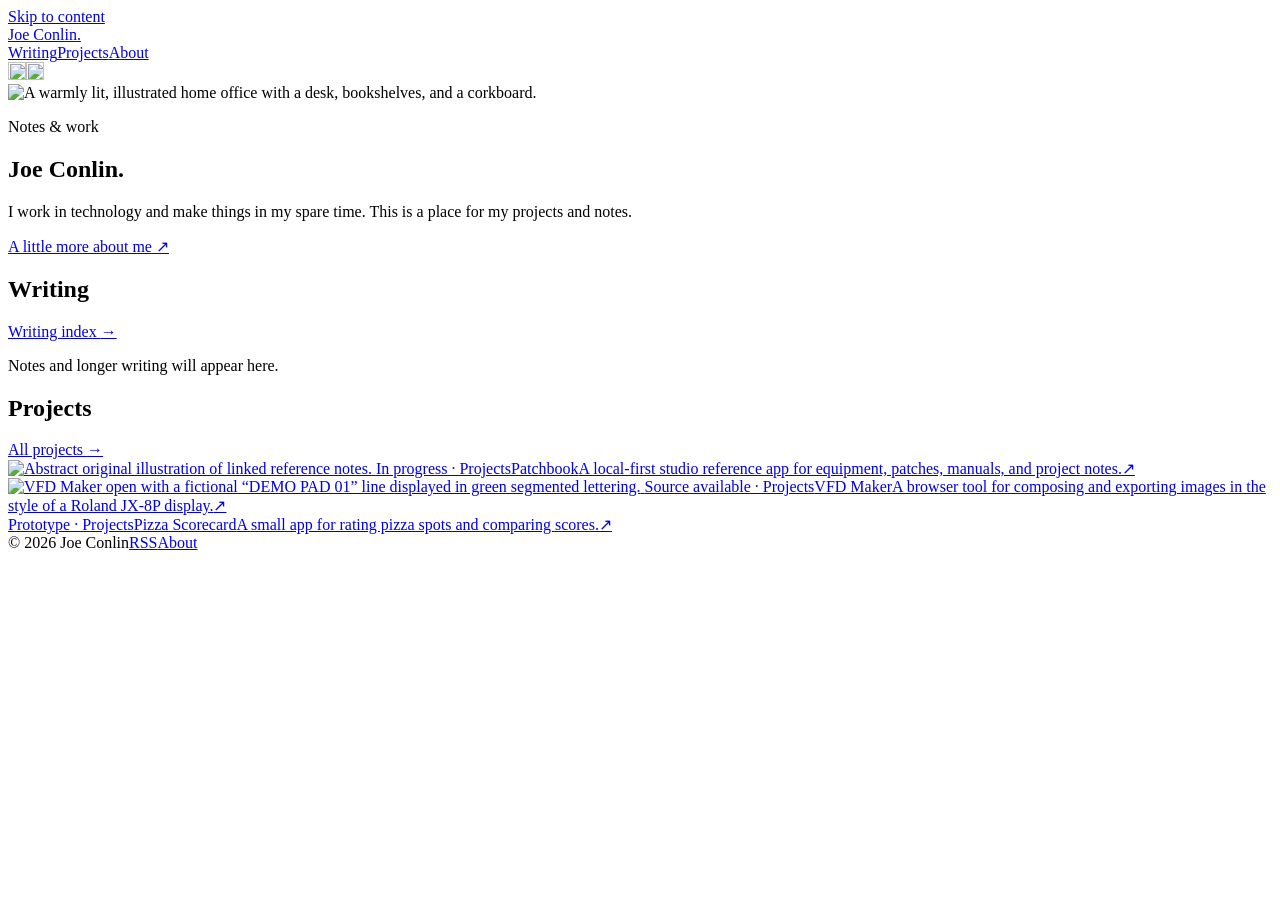
==== index.html @ 01e644db "Publish staging build from 1936a33" ====
<!doctype html><html lang=en><head><meta charset=utf-8><meta name=viewport content="width=device-width,initial-scale=1"><meta name=description content="Writing, projects, and notes by Joe Conlin."><meta name=robots content="noindex, nofollow"><link rel=icon href=/joeconlin-site/favicon.svg type=image/svg+xml><link rel=alternate type=application/rss+xml title="Joe Conlin — notes & work" href=/joeconlin-site/index.xml><link rel=stylesheet href="/joeconlin-site/css/site.css?v=profile-projects"><title>Joe Conlin — notes & work</title><script async src="https://www.googletagmanager.com/gtag/js?id=G-WJGXQ3BWRX"></script><script>window.dataLayer=window.dataLayer||[];function gtag(){dataLayer.push(arguments)}gtag("js",new Date),gtag("config","G-WJGXQ3BWRX")</script><meta name=theme-color content="#181a18"><link rel=stylesheet href="/joeconlin-site/office-preview/css/office-preview.css?v=profile-projects"><meta name=generator content="Hugo 0.168.0"></head><body class=office-page><a class=skip-link href=#office-content>Skip to content</a><header class=office-header><a class=office-mark href=/joeconlin-site/ aria-label="Joe Conlin home">Joe Conlin<span>.</span></a><div class=office-header-actions><nav aria-label="Main navigation"><a href=/joeconlin-site/writing/>Writing</a><a href=/joeconlin-site/projects/>Projects</a><a href=/joeconlin-site/about/>About</a></nav><div class=office-social-links role=group aria-label="Social profiles"><a class=office-social-link href=https://github.com/joeconlin aria-label=GitHub><img src=/joeconlin-site/images/github.svg width=18 height=18 alt></a><a class=office-social-link href=https://www.linkedin.com/in/jtconlin/ aria-label=LinkedIn><img src=/joeconlin-site/images/linkedin-in-bug-black.png width=18 height=18 alt></a></div></div></header><main id=office-content><section class=office-hero aria-labelledby=office-title><img class=office-image src=/joeconlin-site/office-preview/images/office-preview.webp width=1672 height=941 alt="A warmly lit, illustrated home office with a desk, bookshelves, and a corkboard." fetchpriority=high decoding=async><div class=office-shade aria-hidden=true></div><div class="office-light office-light--daylight" aria-hidden=true></div><div class="office-light office-light--lamp" aria-hidden=true></div><div class=office-dust aria-hidden=true><span class=dust-cool></span><span class=dust-cool></span><span class=dust-cool></span><span class=dust-cool></span><span class=dust-warm></span><span class=dust-warm></span><span class=dust-warm></span><span class=dust-warm></span><span class=dust-warm></span><span class=dust-cool></span><span class=dust-warm></span><span class=dust-warm></span></div><div class=office-copy><p class=office-eyebrow>Notes & work</p><h1 id=office-title>Joe Conlin.</h1><p class=office-deck>I work in technology and make things in my spare time. This is a place for my projects and notes.</p><a class=office-about href=/joeconlin-site/about/>A little more about me <span aria-hidden=true>↗</span></a></div></section><section class=office-reading aria-label="Selected writing and projects"><div class=office-column><div class=office-section-heading><h2>Writing</h2><a href=/joeconlin-site/writing/>Writing index <span aria-hidden=true>→</span></a></div><p class=office-empty>Notes and longer writing will appear here.</p></div><div class=office-column><div class=office-section-heading><h2>Projects</h2><a href=/joeconlin-site/projects/>All projects <span aria-hidden=true>→</span></a></div><article class=list-row><a href=/joeconlin-site/projects/patchbook/ class=row-link><img class=row-image src=/joeconlin-site/images/patchbook-study.svg alt="Abstract original illustration of linked reference notes." loading=lazy width=176 height=124>
<span class=row-content><span class=row-date>In progress · Projects</span><span class=row-title>Patchbook</span><span class=row-summary>A local-first studio reference app for equipment, patches, manuals, and project notes.</span></span><span class=row-arrow aria-hidden=true>↗</span></a></article><article class=list-row><a href=/joeconlin-site/projects/vfd-maker/ class=row-link><img class=row-image src=/joeconlin-site/images/vfd-maker-demo.jpg alt="VFD Maker open with a fictional “DEMO PAD 01” line displayed in green segmented lettering." loading=lazy width=176 height=124>
<span class=row-content><span class=row-date>Source available · Projects</span><span class=row-title>VFD Maker</span><span class=row-summary>A browser tool for composing and exporting images in the style of a Roland JX-8P display.</span></span><span class=row-arrow aria-hidden=true>↗</span></a></article><article class=list-row><a href=/joeconlin-site/projects/pizza-scorecard/ class=row-link><span class=row-content><span class=row-date>Prototype · Projects</span><span class=row-title>Pizza Scorecard</span><span class=row-summary>A small app for rating pizza spots and comparing scores.</span></span><span class=row-arrow aria-hidden=true>↗</span></a></article></div></section></main><footer class=office-footer><span>© 2026 Joe Conlin</span><a href=/joeconlin-site/index.xml>RSS</a><a href=/joeconlin-site/about/>About</a></footer><script src="/joeconlin-site/office-preview/js/office-preview.js?v=motion-1024" defer></script></body></html>
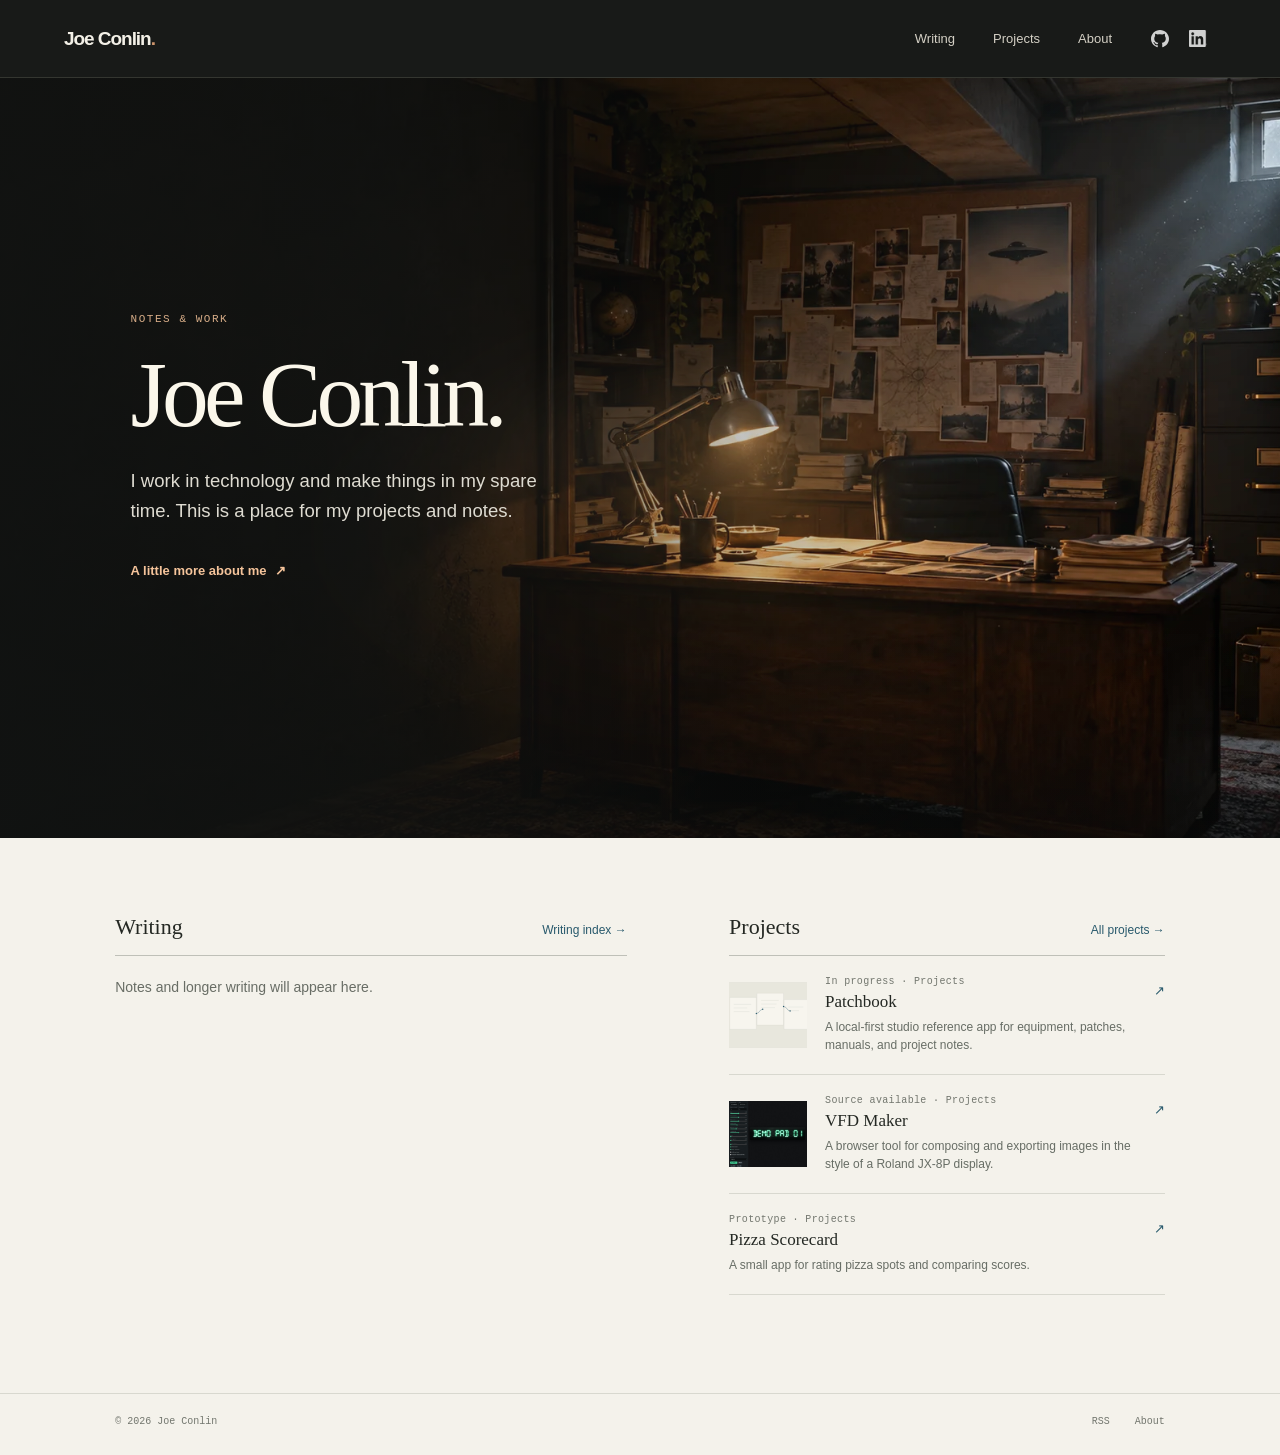
==== commit e1316318: "Publish production build from 40bb13d" ====
--- a/index.html
+++ b/index.html
@@ -1,3 +1,3 @@
-<!doctype html><html lang=en><head><meta charset=utf-8><meta name=viewport content="width=device-width,initial-scale=1"><meta name=description content="Writing, projects, and notes by Joe Conlin."><meta name=robots content="noindex, nofollow"><link rel=icon href=/joeconlin-site/favicon.svg type=image/svg+xml><link rel=alternate type=application/rss+xml title="Joe Conlin — notes & work" href=/joeconlin-site/index.xml><link rel=stylesheet href="/joeconlin-site/css/site.css?v=profile-projects"><title>Joe Conlin — notes & work</title><script async src="https://www.googletagmanager.com/gtag/js?id=G-WJGXQ3BWRX"></script><script>window.dataLayer=window.dataLayer||[];function gtag(){dataLayer.push(arguments)}gtag("js",new Date),gtag("config","G-WJGXQ3BWRX")</script><meta name=theme-color content="#181a18"><link rel=stylesheet href="/joeconlin-site/office-preview/css/office-preview.css?v=profile-projects"><meta name=generator content="Hugo 0.168.0"></head><body class=office-page><a class=skip-link href=#office-content>Skip to content</a><header class=office-header><a class=office-mark href=/joeconlin-site/ aria-label="Joe Conlin home">Joe Conlin<span>.</span></a><div class=office-header-actions><nav aria-label="Main navigation"><a href=/joeconlin-site/writing/>Writing</a><a href=/joeconlin-site/projects/>Projects</a><a href=/joeconlin-site/about/>About</a></nav><div class=office-social-links role=group aria-label="Social profiles"><a class=office-social-link href=https://github.com/joeconlin aria-label=GitHub><img src=/joeconlin-site/images/github.svg width=18 height=18 alt></a><a class=office-social-link href=https://www.linkedin.com/in/jtconlin/ aria-label=LinkedIn><img src=/joeconlin-site/images/linkedin-in-bug-black.png width=18 height=18 alt></a></div></div></header><main id=office-content><section class=office-hero aria-labelledby=office-title><img class=office-image src=/joeconlin-site/office-preview/images/office-preview.webp width=1672 height=941 alt="A warmly lit, illustrated home office with a desk, bookshelves, and a corkboard." fetchpriority=high decoding=async><div class=office-shade aria-hidden=true></div><div class="office-light office-light--daylight" aria-hidden=true></div><div class="office-light office-light--lamp" aria-hidden=true></div><div class=office-dust aria-hidden=true><span class=dust-cool></span><span class=dust-cool></span><span class=dust-cool></span><span class=dust-cool></span><span class=dust-warm></span><span class=dust-warm></span><span class=dust-warm></span><span class=dust-warm></span><span class=dust-warm></span><span class=dust-cool></span><span class=dust-warm></span><span class=dust-warm></span></div><div class=office-copy><p class=office-eyebrow>Notes & work</p><h1 id=office-title>Joe Conlin.</h1><p class=office-deck>I work in technology and make things in my spare time. This is a place for my projects and notes.</p><a class=office-about href=/joeconlin-site/about/>A little more about me <span aria-hidden=true>↗</span></a></div></section><section class=office-reading aria-label="Selected writing and projects"><div class=office-column><div class=office-section-heading><h2>Writing</h2><a href=/joeconlin-site/writing/>Writing index <span aria-hidden=true>→</span></a></div><p class=office-empty>Notes and longer writing will appear here.</p></div><div class=office-column><div class=office-section-heading><h2>Projects</h2><a href=/joeconlin-site/projects/>All projects <span aria-hidden=true>→</span></a></div><article class=list-row><a href=/joeconlin-site/projects/patchbook/ class=row-link><img class=row-image src=/joeconlin-site/images/patchbook-study.svg alt="Abstract original illustration of linked reference notes." loading=lazy width=176 height=124>
-<span class=row-content><span class=row-date>In progress · Projects</span><span class=row-title>Patchbook</span><span class=row-summary>A local-first studio reference app for equipment, patches, manuals, and project notes.</span></span><span class=row-arrow aria-hidden=true>↗</span></a></article><article class=list-row><a href=/joeconlin-site/projects/vfd-maker/ class=row-link><img class=row-image src=/joeconlin-site/images/vfd-maker-demo.jpg alt="VFD Maker open with a fictional “DEMO PAD 01” line displayed in green segmented lettering." loading=lazy width=176 height=124>
-<span class=row-content><span class=row-date>Source available · Projects</span><span class=row-title>VFD Maker</span><span class=row-summary>A browser tool for composing and exporting images in the style of a Roland JX-8P display.</span></span><span class=row-arrow aria-hidden=true>↗</span></a></article><article class=list-row><a href=/joeconlin-site/projects/pizza-scorecard/ class=row-link><span class=row-content><span class=row-date>Prototype · Projects</span><span class=row-title>Pizza Scorecard</span><span class=row-summary>A small app for rating pizza spots and comparing scores.</span></span><span class=row-arrow aria-hidden=true>↗</span></a></article></div></section></main><footer class=office-footer><span>© 2026 Joe Conlin</span><a href=/joeconlin-site/index.xml>RSS</a><a href=/joeconlin-site/about/>About</a></footer><script src="/joeconlin-site/office-preview/js/office-preview.js?v=motion-1024" defer></script></body></html>+<!doctype html><html lang=en><head><meta charset=utf-8><meta name=viewport content="width=device-width,initial-scale=1"><meta name=description content="Writing, projects, and notes by Joe Conlin."><link rel=canonical href=https://joeconlin.org/><link rel=icon href=/favicon.svg type=image/svg+xml><link rel=alternate type=application/rss+xml title="Joe Conlin — notes & work" href=/index.xml><link rel=stylesheet href="/css/site.css?v=profile-projects"><title>Joe Conlin — notes & work</title><meta property="og:type" content="website"><meta property="og:site_name" content="Joe Conlin"><meta property="og:title" content="Joe Conlin"><meta property="og:description" content="Writing, projects, and notes by Joe Conlin."><meta property="og:url" content="https://joeconlin.org/"><meta property="og:image" content="https://joeconlin.org/office-preview-original_hu_b73acf3368f8c373.jpg"><meta property="og:image:width" content="1200"><meta property="og:image:height" content="630"><meta property="og:image:alt" content="A warmly lit, illustrated home office with a desk, bookshelves, and a corkboard."><meta name=twitter:card content="summary_large_image"><script async src="https://www.googletagmanager.com/gtag/js?id=G-WJGXQ3BWRX"></script><script>window.dataLayer=window.dataLayer||[];function gtag(){dataLayer.push(arguments)}gtag("js",new Date),gtag("config","G-WJGXQ3BWRX")</script><meta name=theme-color content="#181a18"><link rel=stylesheet href="/office-preview/css/office-preview.css?v=profile-projects"><meta name=generator content="Hugo 0.168.0"></head><body class=office-page><a class=skip-link href=#office-content>Skip to content</a><header class=office-header><a class=office-mark href=/ aria-label="Joe Conlin home">Joe Conlin<span>.</span></a><div class=office-header-actions><nav aria-label="Main navigation"><a href=/writing/>Writing</a><a href=/projects/>Projects</a><a href=/about/>About</a></nav><div class=office-social-links role=group aria-label="Social profiles"><a class=office-social-link href=https://github.com/joeconlin aria-label=GitHub><img src=/images/github.svg width=18 height=18 alt></a><a class=office-social-link href=https://www.linkedin.com/in/jtconlin/ aria-label=LinkedIn><img src=/images/linkedin-in-bug-black.png width=18 height=18 alt></a></div></div></header><main id=office-content><section class=office-hero aria-labelledby=office-title><img class=office-image src=/office-preview/images/office-preview.webp width=1672 height=941 alt="A warmly lit, illustrated home office with a desk, bookshelves, and a corkboard." fetchpriority=high decoding=async><div class=office-shade aria-hidden=true></div><div class="office-light office-light--daylight" aria-hidden=true></div><div class="office-light office-light--lamp" aria-hidden=true></div><div class=office-dust aria-hidden=true><span class=dust-cool></span><span class=dust-cool></span><span class=dust-cool></span><span class=dust-cool></span><span class=dust-warm></span><span class=dust-warm></span><span class=dust-warm></span><span class=dust-warm></span><span class=dust-warm></span><span class=dust-cool></span><span class=dust-warm></span><span class=dust-warm></span></div><div class=office-copy><p class=office-eyebrow>Notes & work</p><h1 id=office-title>Joe Conlin.</h1><p class=office-deck>I work in technology and make things in my spare time. This is a place for my projects and notes.</p><a class=office-about href=/about/>A little more about me <span aria-hidden=true>↗</span></a></div></section><section class=office-reading aria-label="Selected writing and projects"><div class=office-column><div class=office-section-heading><h2>Writing</h2><a href=/writing/>Writing index <span aria-hidden=true>→</span></a></div><p class=office-empty>Notes and longer writing will appear here.</p></div><div class=office-column><div class=office-section-heading><h2>Projects</h2><a href=/projects/>All projects <span aria-hidden=true>→</span></a></div><article class=list-row><a href=/projects/patchbook/ class=row-link><img class=row-image src=/images/patchbook-study.svg alt="Abstract original illustration of linked reference notes." loading=lazy width=176 height=124>
+<span class=row-content><span class=row-date>In progress · Projects</span><span class=row-title>Patchbook</span><span class=row-summary>A local-first studio reference app for equipment, patches, manuals, and project notes.</span></span><span class=row-arrow aria-hidden=true>↗</span></a></article><article class=list-row><a href=/projects/vfd-maker/ class=row-link><img class=row-image src=/images/vfd-maker-demo.jpg alt="VFD Maker open with a fictional “DEMO PAD 01” line displayed in green segmented lettering." loading=lazy width=176 height=124>
+<span class=row-content><span class=row-date>Source available · Projects</span><span class=row-title>VFD Maker</span><span class=row-summary>A browser tool for composing and exporting images in the style of a Roland JX-8P display.</span></span><span class=row-arrow aria-hidden=true>↗</span></a></article><article class=list-row><a href=/projects/pizza-scorecard/ class=row-link><span class=row-content><span class=row-date>Prototype · Projects</span><span class=row-title>Pizza Scorecard</span><span class=row-summary>A small app for rating pizza spots and comparing scores.</span></span><span class=row-arrow aria-hidden=true>↗</span></a></article></div></section></main><footer class=office-footer><span>© 2026 Joe Conlin</span><a href=/index.xml>RSS</a><a href=/about/>About</a></footer><script src="/office-preview/js/office-preview.js?v=motion-1024" defer></script></body></html>
--- a/css/site.css
+++ b/css/site.css
@@ -0,0 +1,10 @@
+:root{--paper:#f4f2eb;--ink:#242823;--muted:#72766e;--line:#d8d8cf;--accent:#28596c;--serif:'Iowan Old Style',Baskerville,Georgia,serif;--sans:-apple-system,BlinkMacSystemFont,'Segoe UI',sans-serif;--mono:ui-monospace,SFMono-Regular,Menlo,monospace}
+*{box-sizing:border-box}html{background:var(--paper);color:var(--ink);scroll-behavior:smooth}body{margin:0;font-family:var(--sans);font-size:16px;line-height:1.65;-webkit-font-smoothing:antialiased}a{color:inherit;text-decoration:none}a:hover{color:var(--accent)}a:focus-visible{outline:2px solid var(--accent);outline-offset:4px;border-radius:1px}.site-header{height:82px;max-width:1200px;margin:auto;padding:0 42px;display:flex;align-items:center;justify-content:space-between;border-bottom:1px solid var(--line)}.wordmark{font-weight:700;letter-spacing:-.055em;font-size:19px}.wordmark-dot{color:var(--accent)}nav{display:flex;gap:33px}nav a{display:inline-flex;align-items:center;min-height:44px;font-size:13px;color:#555b54}nav a[aria-current=page]{color:var(--ink)}.home-main,.page-main{max-width:1116px;margin:auto;padding:96px 42px 120px}.home-intro{padding:14px 0 90px;border-bottom:1px solid var(--line)}.eyebrow{font:11px/1.4 var(--mono);letter-spacing:.1em;text-transform:uppercase;color:var(--muted);margin:0 0 20px}.home-intro h1,.page-heading h1,.article-heading h1{font-family:var(--serif);font-weight:400;letter-spacing:-.045em;line-height:1.06}.home-intro h1{font-size:clamp(54px,7vw,88px);margin:0 0 25px}.intro-copy{font-size:18px;max-width:470px;color:#555b54;margin:0 0 22px}.text-link{font-size:13px;font-weight:600;color:var(--accent)}.text-link span{padding-left:7px}.home-columns{display:grid;grid-template-columns:1.15fr .85fr;gap:72px;padding-top:55px}.section-heading{display:flex;align-items:baseline;justify-content:space-between;border-bottom:1px solid var(--line);padding-bottom:14px;margin-bottom:0}.section-heading h2{font:500 21px var(--serif);margin:0}.section-heading>a{font-size:12px;color:var(--accent)}.list-row{border-bottom:1px solid var(--line)}.row-link{display:flex;align-items:center;gap:18px;padding:17px 0;min-width:0}.row-image{width:88px;height:72px;object-fit:cover;background:#e8e6de;flex:none}.row-content{display:flex;flex-direction:column;min-width:0}.row-date{font:10px var(--mono);color:var(--muted);letter-spacing:.035em}.row-title{font:500 17px/1.35 var(--serif);margin:4px 0}.row-summary{font-size:12px;line-height:1.5;color:#676d65}.row-arrow{font-size:13px;color:var(--accent);margin-left:auto;align-self:flex-start;padding-top:4px}.page-main{min-height:calc(100vh - 150px);max-width:900px}.page-heading{padding:30px 0 58px}.page-heading .eyebrow{margin-bottom:15px}.page-heading h1{font-size:clamp(48px,7vw,72px);margin:0 0 17px}.page-heading>p:last-child{font-size:16px;color:#656b64;margin:0}.list-rows .row-link{padding:23px 0}.list-rows .row-image{width:160px;height:112px}.list-rows .row-title{font-size:20px}.list-rows .row-summary{font-size:13px}.article-main{max-width:880px;margin:auto;padding:52px 42px 110px}.back-link{font:11px var(--mono);color:var(--muted)}.article-heading{max-width:680px;margin:52px auto 34px;text-align:center}.article-heading .eyebrow{margin-bottom:21px}.article-heading h1{font-size:clamp(44px,6.4vw,72px);margin:0 0 19px}.article-deck{max-width:550px;margin:auto;color:#656b64;font-size:17px;line-height:1.55}.figure{margin:36px auto 39px}.figure img{display:block;width:100%;height:auto;background:#e8e6de}.figure figcaption{font:11px/1.5 var(--sans);color:var(--muted);padding-top:9px}.figure-inline{max-width:540px}.figure-wide{max-width:100%}.lead-figure{margin:0 auto 49px;max-width:760px}.prose{max-width:620px;margin:auto;font-family:var(--serif);font-size:18px;line-height:1.83}.prose p{margin:0 0 1.45em}.prose blockquote{font:15px/1.7 var(--sans);margin:0 0 2em;padding:16px 21px;border-left:2px solid var(--accent);background:#ebeae3}.related{max-width:620px;margin:50px auto 0;padding-top:18px;border-top:1px solid var(--line);display:flex;justify-content:space-between;align-items:baseline}.related .eyebrow{margin:0}.related a{font:500 16px var(--serif);color:var(--accent)}.site-footer{max-width:1200px;margin:auto;padding:23px 42px 30px;border-top:1px solid var(--line);display:flex;gap:25px;font:10px var(--mono);color:var(--muted)}.site-footer span{margin-right:auto}.site-footer a:hover{color:var(--accent)}a:focus-visible{outline:2px solid var(--accent);outline-offset:4px;border-radius:1px}
+@media(max-width:700px){.site-header{height:68px;padding:0 16px}.header-actions{gap:7px}nav{gap:12px}nav a{font-size:11px}.header-social-links{gap:0}.header-social-link{width:28px}.home-main,.page-main{padding:60px 22px 78px}.home-intro{padding-bottom:62px}.home-intro h1{font-size:clamp(52px,13vw,72px)}.intro-copy{font-size:16px}.home-columns{display:block;padding-top:38px}.home-section+.home-section{margin-top:48px}.row-link{gap:12px}.row-image{width:70px;height:63px}.row-summary{display:none}.page-heading{padding:20px 0 38px}.page-heading h1{font-size:54px}.list-rows .row-link{gap:14px;padding:18px 0}.list-rows .row-image{width:88px;height:76px}.list-rows .row-title{font-size:17px}.list-rows .row-summary{display:block;font-size:11px}.article-main{padding:35px 22px 72px}.article-heading{margin:40px auto 28px}.article-heading h1{font-size:46px}.article-deck{font-size:15px}.lead-figure{margin-bottom:34px}.prose{font-size:17px;line-height:1.75}.figure{margin:28px auto}.related{display:block}.related .eyebrow{margin-bottom:8px}.site-footer{padding:19px 22px 26px;gap:12px;font-size:9px;flex-wrap:wrap}.site-footer span{flex-basis:100%;margin-right:0}.site-footer a{min-height:40px;display:inline-flex;align-items:center}}
+@media(prefers-reduced-motion:reduce){html{scroll-behavior:auto}*{animation-duration:.01ms!important;transition-duration:.01ms!important}}
+.sample-note{max-width:620px;margin:0 auto 28px;padding-left:12px;border-left:2px solid var(--accent);font:11px/1.55 var(--sans);color:var(--muted)}
+.markdown-version{margin:13px 0 0;font:11px var(--mono);color:var(--accent)}
+.markdown-version a:hover{text-decoration:underline;text-underline-offset:3px}
+
+.profile-icon-link{display:inline-grid;place-items:center;width:44px;height:44px;margin:-10px -10px -10px 0}.profile-icon-link img{display:block;width:18px;height:18px;object-fit:contain}
+.header-actions{display:flex;align-items:center;gap:24px}.header-social-links{display:flex;align-items:center;gap:1px}.header-social-link{display:inline-grid;place-items:center;width:36px;height:44px;opacity:.72}.header-social-link:hover{opacity:1}.header-social-link img{display:block;width:18px;height:18px;object-fit:contain}.home-empty{max-width:400px;color:var(--muted);font-size:14px;line-height:1.6;padding:18px 0;margin:0}.list-intro{margin:16px 0 0;color:#656b64;font-size:14px}.article-status{margin:14px 0 0;font:11px var(--mono);color:var(--muted);letter-spacing:.02em}
--- a/office-preview/css/office-preview.css
+++ b/office-preview/css/office-preview.css
@@ -0,0 +1,46 @@
+.office-page{--office-ink:#f3f0e7;--office-muted:#b2b0a6;--office-paper:#f4f2eb;background:#181a18;color:var(--office-ink)}
+.skip-link{position:absolute;top:8px;left:8px;z-index:20;transform:translateY(-150%);padding:10px 14px;background:#fff;color:#111}.skip-link:focus{transform:none}
+.office-header{height:78px;max-width:none;padding:0 clamp(22px,5vw,76px);display:flex;align-items:center;justify-content:space-between;border-bottom:1px solid #343630;background:#181a18}
+.office-mark{color:#f3f0e7;font-weight:700;letter-spacing:-.055em;font-size:19px}.office-mark span{color:#cf956c}
+.office-header nav{display:flex;gap:clamp(18px,3vw,38px)}.office-header nav a{color:#d4d0c5;min-height:44px;display:flex;align-items:center;font-size:13px}.office-header nav a:hover,.office-header nav a:focus-visible{color:#fff}
+.office-mark{flex-shrink:0}.office-header-actions{display:flex;align-items:center;gap:clamp(12px,2.5vw,30px)}.office-social-links{display:flex;align-items:center;gap:2px}.office-social-link{display:inline-grid;place-items:center;width:36px;height:44px}.office-social-link img{display:block;width:18px;height:18px;object-fit:contain;filter:brightness(0) invert(1);opacity:.8}.office-social-link:hover img{opacity:1}.office-empty{max-width:360px;padding:20px 0;margin:0;color:#686d65;font-size:14px;line-height:1.65}
+.office-hero{position:relative;min-height:min(760px,calc(100svh - 78px));height:min(760px,calc(100svh - 78px));overflow:hidden;background:#25231f;isolation:isolate}
+.office-image{position:absolute;inset:0;width:100%;height:100%;object-fit:cover;object-position:center 55%;z-index:-2}
+.office-shade{position:absolute;inset:0;z-index:-1;background:linear-gradient(90deg,rgba(17,19,18,.91) 0%,rgba(17,19,18,.78) 29%,rgba(17,19,18,.28) 58%,rgba(17,19,18,.04) 100%),linear-gradient(0deg,rgba(17,19,18,.36),transparent 28%);pointer-events:none}
+.office-copy{position:absolute;top:50%;left:clamp(28px,10.2vw,158px);width:min(760px,70vw);transform:translateY(-52%)}
+.office-eyebrow{margin:0 0 22px;font:11px/1.4 var(--mono);letter-spacing:.14em;text-transform:uppercase;color:#d8ad88}
+.office-copy h1{font:400 clamp(54px,7.3vw,96px)/.99 var(--serif);letter-spacing:-.052em;margin:0 0 24px;max-width:510px;color:#fbf7eb}
+.office-deck{max-width:410px;color:#dedbd1;font-size:clamp(16px,1.45vw,19px);line-height:1.6;margin:0 0 23px}
+.office-about{display:inline-flex;align-items:center;gap:8px;color:#f5c49b;font-size:13px;font-weight:600;min-height:44px}.office-about:hover{color:white}
+.office-light,.office-dust{position:absolute;inset:0;pointer-events:none;display:none}
+.office-light{mix-blend-mode:screen;filter:blur(18px);transform-origin:center;animation-play-state:paused}
+.office-light--daylight{z-index:0;background:radial-gradient(ellipse 28% 64% at 96% 7%,rgba(197,220,237,.16) 0%,rgba(197,220,237,.095) 38%,rgba(197,220,237,.025) 72%,transparent 100%),radial-gradient(ellipse 36% 58% at 83% 21%,rgba(192,219,239,.09) 0%,rgba(192,219,239,.035) 50%,transparent 100%);opacity:.5;animation:light-breathe 11s ease-in-out infinite alternate}
+.office-light--lamp{z-index:1;background:radial-gradient(ellipse 24% 19% at 57% 49%,rgba(255,213,157,.21) 0%,rgba(255,213,157,.12) 38%,rgba(255,213,157,.025) 78%,transparent 100%),radial-gradient(ellipse 37% 29% at 60% 60%,rgba(255,202,132,.09) 0%,rgba(255,202,132,.035) 48%,transparent 100%);opacity:.5;animation:light-breathe 13s ease-in-out -4s infinite alternate}
+.office-dust{z-index:2;overflow:hidden}
+.office-dust span{position:absolute;width:1.5px;height:1.5px;border-radius:50%;opacity:.12;animation:dust-life 8.5s ease-in-out var(--dust-delay,0s) infinite alternate;animation-play-state:paused}
+.office-dust .dust-cool{background:rgba(220,238,250,.9);box-shadow:0 0 2px .5px rgba(198,226,246,.22)}
+.office-dust .dust-warm{background:rgba(255,239,209,.86);box-shadow:0 0 2px .5px rgba(255,222,170,.2)}
+.office-dust span:nth-child(1){left:80%;top:17%;--dust-delay:-1.2s;--drift-x:8px;--drift-y:-9px}
+.office-dust span:nth-child(2){left:86%;top:25%;--dust-delay:-5.5s;--drift-x:-10px;--drift-y:-7px}
+.office-dust span:nth-child(3){left:91%;top:36%;--dust-delay:-2.9s;--drift-x:12px;--drift-y:-8px}
+.office-dust span:nth-child(4){left:77%;top:45%;--dust-delay:-7s;--drift-x:-8px;--drift-y:-10px}
+.office-dust span:nth-child(5){left:55%;top:54%;--dust-delay:-3.7s;--drift-x:9px;--drift-y:-7px}
+.office-dust span:nth-child(6){left:64%;top:58%;--dust-delay:-6.2s;--drift-x:-12px;--drift-y:-8px}
+.office-dust span:nth-child(7){left:71%;top:66%;--dust-delay:-2.1s;--drift-x:8px;--drift-y:-11px}
+.office-dust span:nth-child(8){left:60%;top:69%;--dust-delay:-4.9s;--drift-x:-9px;--drift-y:-7px}
+.office-dust span:nth-child(9){left:78%;top:72%;--dust-delay:-1.8s;--drift-x:11px;--drift-y:-9px}
+.office-dust span:nth-child(10){left:84%;top:32%;--dust-delay:-4.1s;--drift-x:-9px;--drift-y:-8px}
+.office-dust span:nth-child(11){left:62%;top:62%;--dust-delay:-.8s;--drift-x:10px;--drift-y:-8px}
+.office-dust span:nth-child(12){left:73%;top:59%;--dust-delay:-6.7s;--drift-x:-8px;--drift-y:-10px}
+.office-copy{z-index:3}
+.office-page.atmosphere-running .office-light,.office-page.atmosphere-running .office-dust span{animation-play-state:running}
+@keyframes light-breathe{from{opacity:.42;transform:translate3d(-.18%,.1%,0) scale(.995)}to{opacity:.62;transform:translate3d(.18%,-.1%,0) scale(1.005)}}
+@keyframes dust-life{from{opacity:.1;transform:translate3d(0,0,0)}to{opacity:.64;transform:translate3d(var(--drift-x,8px),var(--drift-y,-8px),0)}}
+.office-reading{display:grid;grid-template-columns:1.08fr .92fr;gap:clamp(44px,8vw,110px);padding:76px clamp(24px,9vw,136px) 98px;background:var(--office-paper);color:#242823}
+.office-column .list-row{border-color:#d8d8cf}.office-section-heading{display:flex;align-items:baseline;justify-content:space-between;border-bottom:1px solid #bfc0b8;padding-bottom:14px;margin-bottom:0}.office-section-heading h2{font:500 22px var(--serif);margin:0}.office-section-heading>a{font-size:12px;color:#28596c;white-space:nowrap}.office-reading .row-link{padding:20px 0}.office-reading .row-image{width:78px;height:66px}
+.office-footer{background:#f4f2eb;color:#72766e;border-top:1px solid #d8d8cf;max-width:none;padding:22px clamp(24px,9vw,136px) 28px;display:flex;align-items:center;gap:25px;font:10px var(--mono)}.office-footer>span:first-child{margin-right:auto}.office-footer a:hover{color:#28596c}.concept-label{padding-left:20px;border-left:1px solid #d8d8cf}
+.office-page a:focus-visible,.office-page button:focus-visible{outline:2px solid #e4a87b;outline-offset:4px;border-radius:1px}
+@media(max-width:780px){.office-header{height:68px}.office-hero{height:min(690px,calc(100svh - 68px));min-height:600px}.office-image{object-position:62% center}.office-shade{background:linear-gradient(90deg,rgba(17,19,18,.88),rgba(17,19,18,.61) 56%,rgba(17,19,18,.1)),linear-gradient(0deg,rgba(17,19,18,.35),transparent 35%)}.office-copy{left:clamp(25px,7vw,58px);width:min(470px,68vw)}.office-copy h1{font-size:clamp(52px,10vw,78px)}.office-reading{padding:56px clamp(23px,7vw,54px) 72px;grid-template-columns:1fr;gap:46px}.office-image,.office-light,.office-dust span{animation:none!important}.office-light,.office-dust{display:none}}
+@media(max-width:480px){.office-header{padding:0 19px}.office-header-actions{gap:5px}.office-header nav{gap:10px}.office-header nav a{font-size:11px}.office-social-links{gap:0}.office-social-link{width:28px}.office-hero{height:calc(100svh - 68px);min-height:590px;max-height:720px}.office-image{object-position:62% center}.office-shade{background:linear-gradient(0deg,rgba(17,19,18,.92) 0%,rgba(17,19,18,.72) 43%,rgba(17,19,18,.03) 100%)}.office-copy{top:auto;bottom:91px;left:24px;transform:none;width:calc(100% - 48px)}.office-eyebrow{margin-bottom:16px}.office-copy h1{font-size:clamp(48px,14vw,66px);margin-bottom:18px}.office-deck{font-size:15px;max-width:350px}.office-footer{padding:18px 22px 22px;gap:15px;flex-wrap:wrap}.concept-label{padding-left:0;border-left:0;flex-basis:100%}}
+@media(prefers-reduced-motion:reduce){.office-image,.office-light,.office-dust span{animation:none!important}.office-light,.office-dust{display:none}.office-page{scroll-behavior:auto}}
+@media(min-width:1024px) and (pointer:fine) and (prefers-reduced-motion:no-preference){.office-light,.office-dust{display:block}}
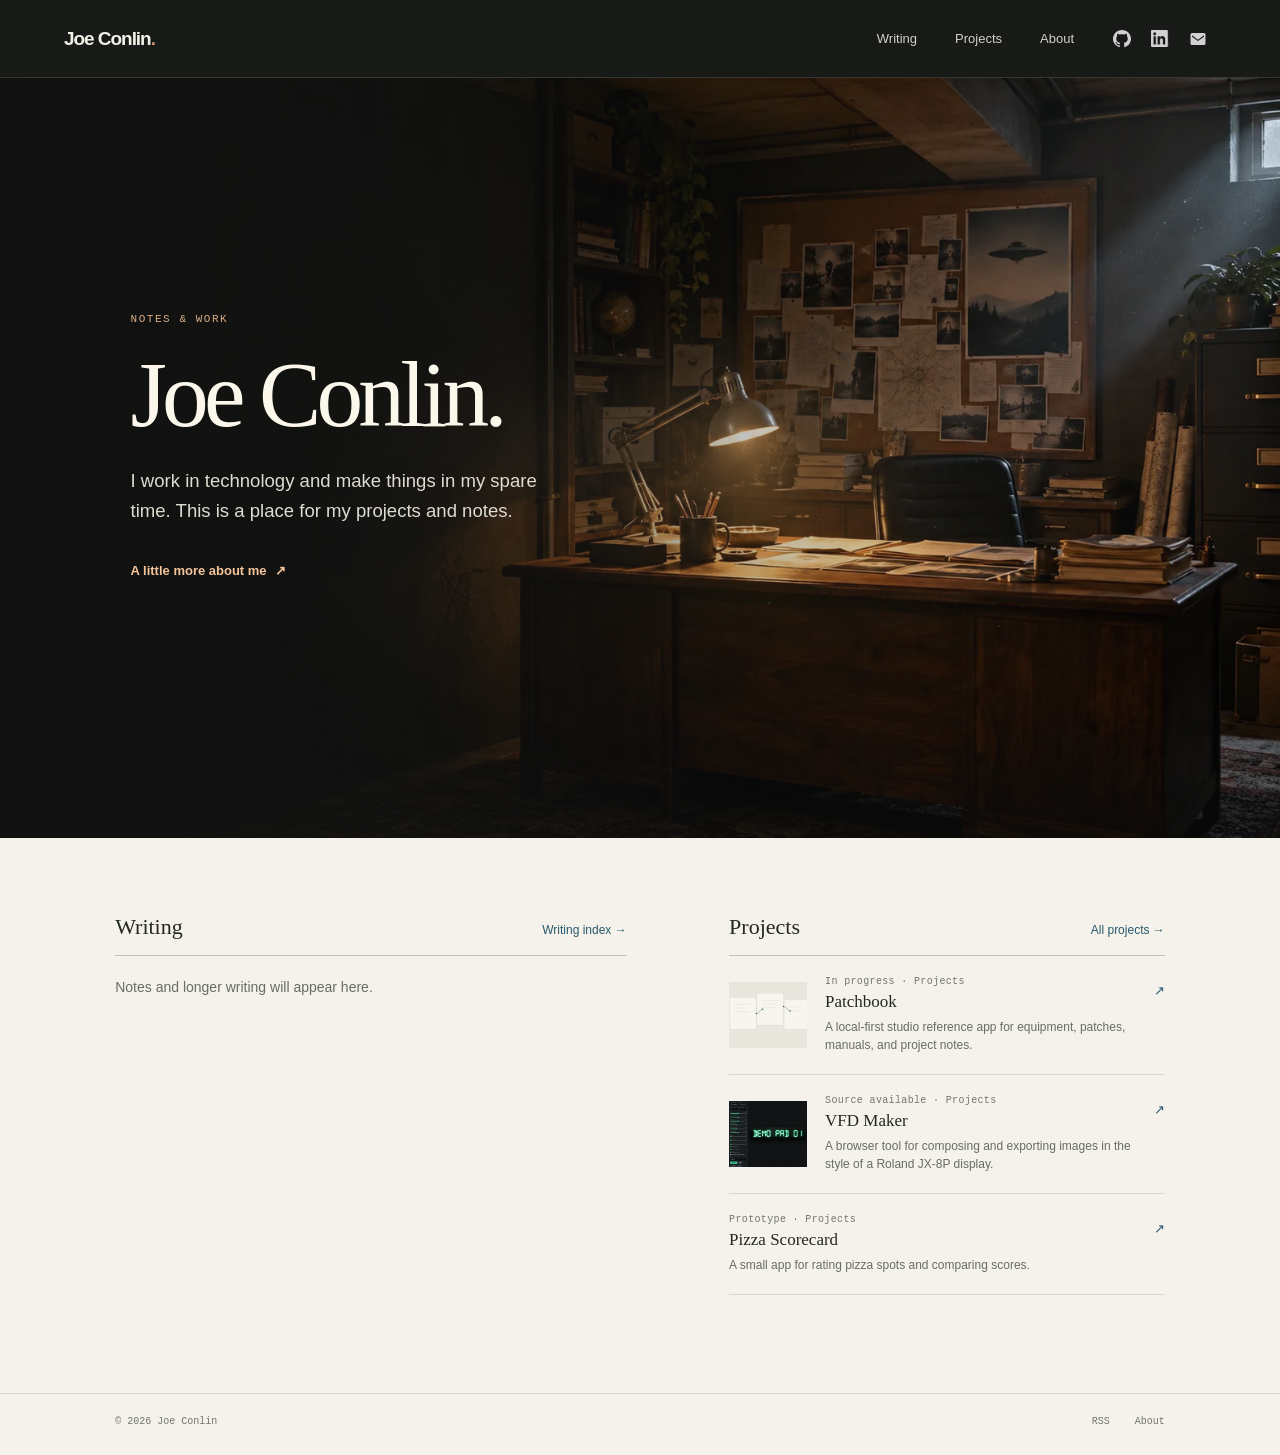
==== commit 6308a42d: "Publish production build from 8dfd885" ====
--- a/index.html
+++ b/index.html
@@ -1,3 +1,3 @@
-<!doctype html><html lang=en><head><meta charset=utf-8><meta name=viewport content="width=device-width,initial-scale=1"><meta name=description content="Writing, projects, and notes by Joe Conlin."><link rel=canonical href=https://joeconlin.org/><link rel=icon href=/favicon.svg type=image/svg+xml><link rel=alternate type=application/rss+xml title="Joe Conlin — notes & work" href=/index.xml><link rel=stylesheet href="/css/site.css?v=profile-projects"><title>Joe Conlin — notes & work</title><meta property="og:type" content="website"><meta property="og:site_name" content="Joe Conlin"><meta property="og:title" content="Joe Conlin"><meta property="og:description" content="Writing, projects, and notes by Joe Conlin."><meta property="og:url" content="https://joeconlin.org/"><meta property="og:image" content="https://joeconlin.org/office-preview-original_hu_b73acf3368f8c373.jpg"><meta property="og:image:width" content="1200"><meta property="og:image:height" content="630"><meta property="og:image:alt" content="A warmly lit, illustrated home office with a desk, bookshelves, and a corkboard."><meta name=twitter:card content="summary_large_image"><script async src="https://www.googletagmanager.com/gtag/js?id=G-WJGXQ3BWRX"></script><script>window.dataLayer=window.dataLayer||[];function gtag(){dataLayer.push(arguments)}gtag("js",new Date),gtag("config","G-WJGXQ3BWRX")</script><meta name=theme-color content="#181a18"><link rel=stylesheet href="/office-preview/css/office-preview.css?v=profile-projects"><meta name=generator content="Hugo 0.168.0"></head><body class=office-page><a class=skip-link href=#office-content>Skip to content</a><header class=office-header><a class=office-mark href=/ aria-label="Joe Conlin home">Joe Conlin<span>.</span></a><div class=office-header-actions><nav aria-label="Main navigation"><a href=/writing/>Writing</a><a href=/projects/>Projects</a><a href=/about/>About</a></nav><div class=office-social-links role=group aria-label="Social profiles"><a class=office-social-link href=https://github.com/joeconlin aria-label=GitHub><img src=/images/github.svg width=18 height=18 alt></a><a class=office-social-link href=https://www.linkedin.com/in/jtconlin/ aria-label=LinkedIn><img src=/images/linkedin-in-bug-black.png width=18 height=18 alt></a></div></div></header><main id=office-content><section class=office-hero aria-labelledby=office-title><img class=office-image src=/office-preview/images/office-preview.webp width=1672 height=941 alt="A warmly lit, illustrated home office with a desk, bookshelves, and a corkboard." fetchpriority=high decoding=async><div class=office-shade aria-hidden=true></div><div class="office-light office-light--daylight" aria-hidden=true></div><div class="office-light office-light--lamp" aria-hidden=true></div><div class=office-dust aria-hidden=true><span class=dust-cool></span><span class=dust-cool></span><span class=dust-cool></span><span class=dust-cool></span><span class=dust-warm></span><span class=dust-warm></span><span class=dust-warm></span><span class=dust-warm></span><span class=dust-warm></span><span class=dust-cool></span><span class=dust-warm></span><span class=dust-warm></span></div><div class=office-copy><p class=office-eyebrow>Notes & work</p><h1 id=office-title>Joe Conlin.</h1><p class=office-deck>I work in technology and make things in my spare time. This is a place for my projects and notes.</p><a class=office-about href=/about/>A little more about me <span aria-hidden=true>↗</span></a></div></section><section class=office-reading aria-label="Selected writing and projects"><div class=office-column><div class=office-section-heading><h2>Writing</h2><a href=/writing/>Writing index <span aria-hidden=true>→</span></a></div><p class=office-empty>Notes and longer writing will appear here.</p></div><div class=office-column><div class=office-section-heading><h2>Projects</h2><a href=/projects/>All projects <span aria-hidden=true>→</span></a></div><article class=list-row><a href=/projects/patchbook/ class=row-link><img class=row-image src=/images/patchbook-study.svg alt="Abstract original illustration of linked reference notes." loading=lazy width=176 height=124>
+<!doctype html><html lang=en><head><meta charset=utf-8><meta name=viewport content="width=device-width,initial-scale=1"><meta name=description content="Writing, projects, and notes by Joe Conlin."><link rel=canonical href=https://joeconlin.org/><link rel=icon href=/favicon.svg type=image/svg+xml><link rel=alternate type=application/rss+xml title="Joe Conlin — notes & work" href=/index.xml><link rel=stylesheet href="/css/site.css?v=contact-icon"><title>Joe Conlin — notes & work</title><meta property="og:type" content="website"><meta property="og:site_name" content="Joe Conlin"><meta property="og:title" content="Joe Conlin"><meta property="og:description" content="Writing, projects, and notes by Joe Conlin."><meta property="og:url" content="https://joeconlin.org/"><meta property="og:image" content="https://joeconlin.org/office-preview-original_hu_b73acf3368f8c373.jpg"><meta property="og:image:width" content="1200"><meta property="og:image:height" content="630"><meta property="og:image:alt" content="A warmly lit, illustrated home office with a desk, bookshelves, and a corkboard."><meta name=twitter:card content="summary_large_image"><script async src="https://www.googletagmanager.com/gtag/js?id=G-WJGXQ3BWRX"></script><script>window.dataLayer=window.dataLayer||[];function gtag(){dataLayer.push(arguments)}gtag("js",new Date),gtag("config","G-WJGXQ3BWRX")</script><meta name=theme-color content="#181a18"><link rel=stylesheet href="/office-preview/css/office-preview.css?v=contact-icon"><meta name=generator content="Hugo 0.168.0"></head><body class=office-page><a class=skip-link href=#office-content>Skip to content</a><header class=office-header><a class=office-mark href=/ aria-label="Joe Conlin home">Joe Conlin<span>.</span></a><div class=office-header-actions><nav aria-label="Main navigation"><a href=/writing/>Writing</a><a href=/projects/>Projects</a><a href=/about/>About</a></nav><div class=office-social-links role=group aria-label="Profiles and contact"><a class=office-social-link href=https://github.com/joeconlin aria-label=GitHub><img src=/images/github.svg width=18 height=18 alt></a><a class=office-social-link href=https://www.linkedin.com/in/jtconlin/ aria-label=LinkedIn><img src=/images/linkedin-in-bug-black.png width=18 height=18 alt></a><a class=office-social-link href=mailto:hello@joeconlin.org aria-label=Email><img src=/images/email.svg width=18 height=18 alt></a></div></div></header><main id=office-content><section class=office-hero aria-labelledby=office-title><img class=office-image src=/office-preview/images/office-preview.webp width=1672 height=941 alt="A warmly lit, illustrated home office with a desk, bookshelves, and a corkboard." fetchpriority=high decoding=async><div class=office-shade aria-hidden=true></div><div class="office-light office-light--daylight" aria-hidden=true></div><div class="office-light office-light--lamp" aria-hidden=true></div><div class=office-dust aria-hidden=true><span class=dust-cool></span><span class=dust-cool></span><span class=dust-cool></span><span class=dust-cool></span><span class=dust-warm></span><span class=dust-warm></span><span class=dust-warm></span><span class=dust-warm></span><span class=dust-warm></span><span class=dust-cool></span><span class=dust-warm></span><span class=dust-warm></span></div><div class=office-copy><p class=office-eyebrow>Notes & work</p><h1 id=office-title>Joe Conlin.</h1><p class=office-deck>I work in technology and make things in my spare time. This is a place for my projects and notes.</p><a class=office-about href=/about/>A little more about me <span aria-hidden=true>↗</span></a></div></section><section class=office-reading aria-label="Selected writing and projects"><div class=office-column><div class=office-section-heading><h2>Writing</h2><a href=/writing/>Writing index <span aria-hidden=true>→</span></a></div><p class=office-empty>Notes and longer writing will appear here.</p></div><div class=office-column><div class=office-section-heading><h2>Projects</h2><a href=/projects/>All projects <span aria-hidden=true>→</span></a></div><article class=list-row><a href=/projects/patchbook/ class=row-link><img class=row-image src=/images/patchbook-study.svg alt="Abstract original illustration of linked reference notes." loading=lazy width=176 height=124>
 <span class=row-content><span class=row-date>In progress · Projects</span><span class=row-title>Patchbook</span><span class=row-summary>A local-first studio reference app for equipment, patches, manuals, and project notes.</span></span><span class=row-arrow aria-hidden=true>↗</span></a></article><article class=list-row><a href=/projects/vfd-maker/ class=row-link><img class=row-image src=/images/vfd-maker-demo.jpg alt="VFD Maker open with a fictional “DEMO PAD 01” line displayed in green segmented lettering." loading=lazy width=176 height=124>
 <span class=row-content><span class=row-date>Source available · Projects</span><span class=row-title>VFD Maker</span><span class=row-summary>A browser tool for composing and exporting images in the style of a Roland JX-8P display.</span></span><span class=row-arrow aria-hidden=true>↗</span></a></article><article class=list-row><a href=/projects/pizza-scorecard/ class=row-link><span class=row-content><span class=row-date>Prototype · Projects</span><span class=row-title>Pizza Scorecard</span><span class=row-summary>A small app for rating pizza spots and comparing scores.</span></span><span class=row-arrow aria-hidden=true>↗</span></a></article></div></section></main><footer class=office-footer><span>© 2026 Joe Conlin</span><a href=/index.xml>RSS</a><a href=/about/>About</a></footer><script src="/office-preview/js/office-preview.js?v=motion-1024" defer></script></body></html>
--- a/css/site.css
+++ b/css/site.css
@@ -2,9 +2,10 @@
 *{box-sizing:border-box}html{background:var(--paper);color:var(--ink);scroll-behavior:smooth}body{margin:0;font-family:var(--sans);font-size:16px;line-height:1.65;-webkit-font-smoothing:antialiased}a{color:inherit;text-decoration:none}a:hover{color:var(--accent)}a:focus-visible{outline:2px solid var(--accent);outline-offset:4px;border-radius:1px}.site-header{height:82px;max-width:1200px;margin:auto;padding:0 42px;display:flex;align-items:center;justify-content:space-between;border-bottom:1px solid var(--line)}.wordmark{font-weight:700;letter-spacing:-.055em;font-size:19px}.wordmark-dot{color:var(--accent)}nav{display:flex;gap:33px}nav a{display:inline-flex;align-items:center;min-height:44px;font-size:13px;color:#555b54}nav a[aria-current=page]{color:var(--ink)}.home-main,.page-main{max-width:1116px;margin:auto;padding:96px 42px 120px}.home-intro{padding:14px 0 90px;border-bottom:1px solid var(--line)}.eyebrow{font:11px/1.4 var(--mono);letter-spacing:.1em;text-transform:uppercase;color:var(--muted);margin:0 0 20px}.home-intro h1,.page-heading h1,.article-heading h1{font-family:var(--serif);font-weight:400;letter-spacing:-.045em;line-height:1.06}.home-intro h1{font-size:clamp(54px,7vw,88px);margin:0 0 25px}.intro-copy{font-size:18px;max-width:470px;color:#555b54;margin:0 0 22px}.text-link{font-size:13px;font-weight:600;color:var(--accent)}.text-link span{padding-left:7px}.home-columns{display:grid;grid-template-columns:1.15fr .85fr;gap:72px;padding-top:55px}.section-heading{display:flex;align-items:baseline;justify-content:space-between;border-bottom:1px solid var(--line);padding-bottom:14px;margin-bottom:0}.section-heading h2{font:500 21px var(--serif);margin:0}.section-heading>a{font-size:12px;color:var(--accent)}.list-row{border-bottom:1px solid var(--line)}.row-link{display:flex;align-items:center;gap:18px;padding:17px 0;min-width:0}.row-image{width:88px;height:72px;object-fit:cover;background:#e8e6de;flex:none}.row-content{display:flex;flex-direction:column;min-width:0}.row-date{font:10px var(--mono);color:var(--muted);letter-spacing:.035em}.row-title{font:500 17px/1.35 var(--serif);margin:4px 0}.row-summary{font-size:12px;line-height:1.5;color:#676d65}.row-arrow{font-size:13px;color:var(--accent);margin-left:auto;align-self:flex-start;padding-top:4px}.page-main{min-height:calc(100vh - 150px);max-width:900px}.page-heading{padding:30px 0 58px}.page-heading .eyebrow{margin-bottom:15px}.page-heading h1{font-size:clamp(48px,7vw,72px);margin:0 0 17px}.page-heading>p:last-child{font-size:16px;color:#656b64;margin:0}.list-rows .row-link{padding:23px 0}.list-rows .row-image{width:160px;height:112px}.list-rows .row-title{font-size:20px}.list-rows .row-summary{font-size:13px}.article-main{max-width:880px;margin:auto;padding:52px 42px 110px}.back-link{font:11px var(--mono);color:var(--muted)}.article-heading{max-width:680px;margin:52px auto 34px;text-align:center}.article-heading .eyebrow{margin-bottom:21px}.article-heading h1{font-size:clamp(44px,6.4vw,72px);margin:0 0 19px}.article-deck{max-width:550px;margin:auto;color:#656b64;font-size:17px;line-height:1.55}.figure{margin:36px auto 39px}.figure img{display:block;width:100%;height:auto;background:#e8e6de}.figure figcaption{font:11px/1.5 var(--sans);color:var(--muted);padding-top:9px}.figure-inline{max-width:540px}.figure-wide{max-width:100%}.lead-figure{margin:0 auto 49px;max-width:760px}.prose{max-width:620px;margin:auto;font-family:var(--serif);font-size:18px;line-height:1.83}.prose p{margin:0 0 1.45em}.prose blockquote{font:15px/1.7 var(--sans);margin:0 0 2em;padding:16px 21px;border-left:2px solid var(--accent);background:#ebeae3}.related{max-width:620px;margin:50px auto 0;padding-top:18px;border-top:1px solid var(--line);display:flex;justify-content:space-between;align-items:baseline}.related .eyebrow{margin:0}.related a{font:500 16px var(--serif);color:var(--accent)}.site-footer{max-width:1200px;margin:auto;padding:23px 42px 30px;border-top:1px solid var(--line);display:flex;gap:25px;font:10px var(--mono);color:var(--muted)}.site-footer span{margin-right:auto}.site-footer a:hover{color:var(--accent)}a:focus-visible{outline:2px solid var(--accent);outline-offset:4px;border-radius:1px}
 @media(max-width:700px){.site-header{height:68px;padding:0 16px}.header-actions{gap:7px}nav{gap:12px}nav a{font-size:11px}.header-social-links{gap:0}.header-social-link{width:28px}.home-main,.page-main{padding:60px 22px 78px}.home-intro{padding-bottom:62px}.home-intro h1{font-size:clamp(52px,13vw,72px)}.intro-copy{font-size:16px}.home-columns{display:block;padding-top:38px}.home-section+.home-section{margin-top:48px}.row-link{gap:12px}.row-image{width:70px;height:63px}.row-summary{display:none}.page-heading{padding:20px 0 38px}.page-heading h1{font-size:54px}.list-rows .row-link{gap:14px;padding:18px 0}.list-rows .row-image{width:88px;height:76px}.list-rows .row-title{font-size:17px}.list-rows .row-summary{display:block;font-size:11px}.article-main{padding:35px 22px 72px}.article-heading{margin:40px auto 28px}.article-heading h1{font-size:46px}.article-deck{font-size:15px}.lead-figure{margin-bottom:34px}.prose{font-size:17px;line-height:1.75}.figure{margin:28px auto}.related{display:block}.related .eyebrow{margin-bottom:8px}.site-footer{padding:19px 22px 26px;gap:12px;font-size:9px;flex-wrap:wrap}.site-footer span{flex-basis:100%;margin-right:0}.site-footer a{min-height:40px;display:inline-flex;align-items:center}}
 @media(prefers-reduced-motion:reduce){html{scroll-behavior:auto}*{animation-duration:.01ms!important;transition-duration:.01ms!important}}
-.sample-note{max-width:620px;margin:0 auto 28px;padding-left:12px;border-left:2px solid var(--accent);font:11px/1.55 var(--sans);color:var(--muted)}
 .markdown-version{margin:13px 0 0;font:11px var(--mono);color:var(--accent)}
 .markdown-version a:hover{text-decoration:underline;text-underline-offset:3px}
 
 .profile-icon-link{display:inline-grid;place-items:center;width:44px;height:44px;margin:-10px -10px -10px 0}.profile-icon-link img{display:block;width:18px;height:18px;object-fit:contain}
 .header-actions{display:flex;align-items:center;gap:24px}.header-social-links{display:flex;align-items:center;gap:1px}.header-social-link{display:inline-grid;place-items:center;width:36px;height:44px;opacity:.72}.header-social-link:hover{opacity:1}.header-social-link img{display:block;width:18px;height:18px;object-fit:contain}.home-empty{max-width:400px;color:var(--muted);font-size:14px;line-height:1.6;padding:18px 0;margin:0}.list-intro{margin:16px 0 0;color:#656b64;font-size:14px}.article-status{margin:14px 0 0;font:11px var(--mono);color:var(--muted);letter-spacing:.02em}
+@media(max-width:400px){.site-header{padding:0 14px}.header-actions{gap:2px}nav{gap:8px}.header-social-link{width:24px}.header-social-link img{width:16px;height:16px}}
+@media(max-width:340px){.wordmark{font-size:16px}nav{gap:6px}}
--- a/office-preview/css/office-preview.css
+++ b/office-preview/css/office-preview.css
@@ -38,9 +38,11 @@
 @keyframes dust-life{from{opacity:.1;transform:translate3d(0,0,0)}to{opacity:.64;transform:translate3d(var(--drift-x,8px),var(--drift-y,-8px),0)}}
 .office-reading{display:grid;grid-template-columns:1.08fr .92fr;gap:clamp(44px,8vw,110px);padding:76px clamp(24px,9vw,136px) 98px;background:var(--office-paper);color:#242823}
 .office-column .list-row{border-color:#d8d8cf}.office-section-heading{display:flex;align-items:baseline;justify-content:space-between;border-bottom:1px solid #bfc0b8;padding-bottom:14px;margin-bottom:0}.office-section-heading h2{font:500 22px var(--serif);margin:0}.office-section-heading>a{font-size:12px;color:#28596c;white-space:nowrap}.office-reading .row-link{padding:20px 0}.office-reading .row-image{width:78px;height:66px}
-.office-footer{background:#f4f2eb;color:#72766e;border-top:1px solid #d8d8cf;max-width:none;padding:22px clamp(24px,9vw,136px) 28px;display:flex;align-items:center;gap:25px;font:10px var(--mono)}.office-footer>span:first-child{margin-right:auto}.office-footer a:hover{color:#28596c}.concept-label{padding-left:20px;border-left:1px solid #d8d8cf}
+.office-footer{background:#f4f2eb;color:#72766e;border-top:1px solid #d8d8cf;max-width:none;padding:22px clamp(24px,9vw,136px) 28px;display:flex;align-items:center;gap:25px;font:10px var(--mono)}.office-footer>span:first-child{margin-right:auto}.office-footer a:hover{color:#28596c}
 .office-page a:focus-visible,.office-page button:focus-visible{outline:2px solid #e4a87b;outline-offset:4px;border-radius:1px}
 @media(max-width:780px){.office-header{height:68px}.office-hero{height:min(690px,calc(100svh - 68px));min-height:600px}.office-image{object-position:62% center}.office-shade{background:linear-gradient(90deg,rgba(17,19,18,.88),rgba(17,19,18,.61) 56%,rgba(17,19,18,.1)),linear-gradient(0deg,rgba(17,19,18,.35),transparent 35%)}.office-copy{left:clamp(25px,7vw,58px);width:min(470px,68vw)}.office-copy h1{font-size:clamp(52px,10vw,78px)}.office-reading{padding:56px clamp(23px,7vw,54px) 72px;grid-template-columns:1fr;gap:46px}.office-image,.office-light,.office-dust span{animation:none!important}.office-light,.office-dust{display:none}}
-@media(max-width:480px){.office-header{padding:0 19px}.office-header-actions{gap:5px}.office-header nav{gap:10px}.office-header nav a{font-size:11px}.office-social-links{gap:0}.office-social-link{width:28px}.office-hero{height:calc(100svh - 68px);min-height:590px;max-height:720px}.office-image{object-position:62% center}.office-shade{background:linear-gradient(0deg,rgba(17,19,18,.92) 0%,rgba(17,19,18,.72) 43%,rgba(17,19,18,.03) 100%)}.office-copy{top:auto;bottom:91px;left:24px;transform:none;width:calc(100% - 48px)}.office-eyebrow{margin-bottom:16px}.office-copy h1{font-size:clamp(48px,14vw,66px);margin-bottom:18px}.office-deck{font-size:15px;max-width:350px}.office-footer{padding:18px 22px 22px;gap:15px;flex-wrap:wrap}.concept-label{padding-left:0;border-left:0;flex-basis:100%}}
+@media(max-width:480px){.office-header{padding:0 19px}.office-header-actions{gap:5px}.office-header nav{gap:10px}.office-header nav a{font-size:11px}.office-social-links{gap:0}.office-social-link{width:28px}.office-hero{height:calc(100svh - 68px);min-height:590px;max-height:720px}.office-image{object-position:62% center}.office-shade{background:linear-gradient(0deg,rgba(17,19,18,.92) 0%,rgba(17,19,18,.72) 43%,rgba(17,19,18,.03) 100%)}.office-copy{top:auto;bottom:91px;left:24px;transform:none;width:calc(100% - 48px)}.office-eyebrow{margin-bottom:16px}.office-copy h1{font-size:clamp(48px,14vw,66px);margin-bottom:18px}.office-deck{font-size:15px;max-width:350px}.office-footer{padding:18px 22px 22px;gap:15px;flex-wrap:wrap}}
 @media(prefers-reduced-motion:reduce){.office-image,.office-light,.office-dust span{animation:none!important}.office-light,.office-dust{display:none}.office-page{scroll-behavior:auto}}
 @media(min-width:1024px) and (pointer:fine) and (prefers-reduced-motion:no-preference){.office-light,.office-dust{display:block}}
+@media(max-width:400px){.office-header{padding:0 14px}.office-header-actions{gap:2px}.office-header nav{gap:8px}.office-social-link{width:24px}.office-social-link img{width:16px;height:16px}}
+@media(max-width:340px){.office-mark{font-size:16px}.office-header nav{gap:6px}}
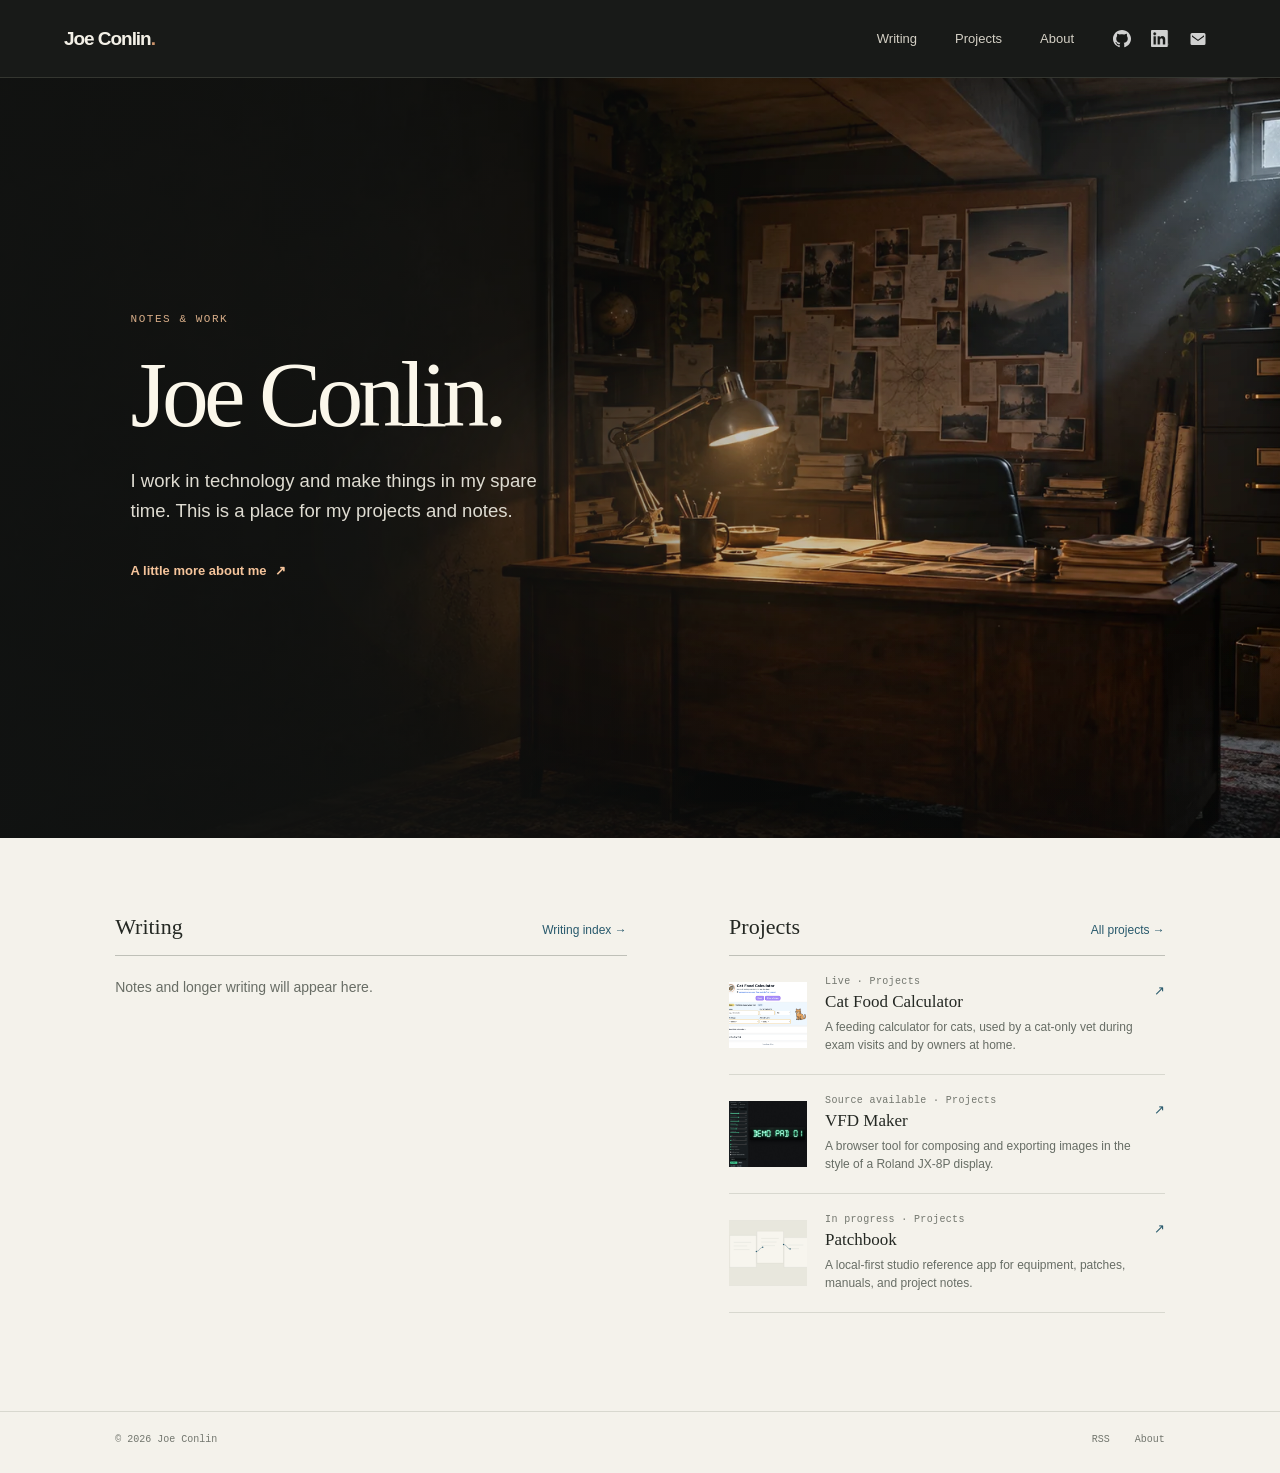
==== commit 9209241c: "Publish production build from 43b3a5f" ====
--- a/index.html
+++ b/index.html
@@ -1,3 +1,4 @@
-<!doctype html><html lang=en><head><meta charset=utf-8><meta name=viewport content="width=device-width,initial-scale=1"><meta name=description content="Writing, projects, and notes by Joe Conlin."><link rel=canonical href=https://joeconlin.org/><link rel=icon href=/favicon.svg type=image/svg+xml><link rel=alternate type=application/rss+xml title="Joe Conlin — notes & work" href=/index.xml><link rel=stylesheet href="/css/site.css?v=contact-icon"><title>Joe Conlin — notes & work</title><meta property="og:type" content="website"><meta property="og:site_name" content="Joe Conlin"><meta property="og:title" content="Joe Conlin"><meta property="og:description" content="Writing, projects, and notes by Joe Conlin."><meta property="og:url" content="https://joeconlin.org/"><meta property="og:image" content="https://joeconlin.org/office-preview-original_hu_b73acf3368f8c373.jpg"><meta property="og:image:width" content="1200"><meta property="og:image:height" content="630"><meta property="og:image:alt" content="A warmly lit, illustrated home office with a desk, bookshelves, and a corkboard."><meta name=twitter:card content="summary_large_image"><script async src="https://www.googletagmanager.com/gtag/js?id=G-WJGXQ3BWRX"></script><script>window.dataLayer=window.dataLayer||[];function gtag(){dataLayer.push(arguments)}gtag("js",new Date),gtag("config","G-WJGXQ3BWRX")</script><meta name=theme-color content="#181a18"><link rel=stylesheet href="/office-preview/css/office-preview.css?v=contact-icon"><meta name=generator content="Hugo 0.168.0"></head><body class=office-page><a class=skip-link href=#office-content>Skip to content</a><header class=office-header><a class=office-mark href=/ aria-label="Joe Conlin home">Joe Conlin<span>.</span></a><div class=office-header-actions><nav aria-label="Main navigation"><a href=/writing/>Writing</a><a href=/projects/>Projects</a><a href=/about/>About</a></nav><div class=office-social-links role=group aria-label="Profiles and contact"><a class=office-social-link href=https://github.com/joeconlin aria-label=GitHub><img src=/images/github.svg width=18 height=18 alt></a><a class=office-social-link href=https://www.linkedin.com/in/jtconlin/ aria-label=LinkedIn><img src=/images/linkedin-in-bug-black.png width=18 height=18 alt></a><a class=office-social-link href=mailto:hello@joeconlin.org aria-label=Email><img src=/images/email.svg width=18 height=18 alt></a></div></div></header><main id=office-content><section class=office-hero aria-labelledby=office-title><img class=office-image src=/office-preview/images/office-preview.webp width=1672 height=941 alt="A warmly lit, illustrated home office with a desk, bookshelves, and a corkboard." fetchpriority=high decoding=async><div class=office-shade aria-hidden=true></div><div class="office-light office-light--daylight" aria-hidden=true></div><div class="office-light office-light--lamp" aria-hidden=true></div><div class=office-dust aria-hidden=true><span class=dust-cool></span><span class=dust-cool></span><span class=dust-cool></span><span class=dust-cool></span><span class=dust-warm></span><span class=dust-warm></span><span class=dust-warm></span><span class=dust-warm></span><span class=dust-warm></span><span class=dust-cool></span><span class=dust-warm></span><span class=dust-warm></span></div><div class=office-copy><p class=office-eyebrow>Notes & work</p><h1 id=office-title>Joe Conlin.</h1><p class=office-deck>I work in technology and make things in my spare time. This is a place for my projects and notes.</p><a class=office-about href=/about/>A little more about me <span aria-hidden=true>↗</span></a></div></section><section class=office-reading aria-label="Selected writing and projects"><div class=office-column><div class=office-section-heading><h2>Writing</h2><a href=/writing/>Writing index <span aria-hidden=true>→</span></a></div><p class=office-empty>Notes and longer writing will appear here.</p></div><div class=office-column><div class=office-section-heading><h2>Projects</h2><a href=/projects/>All projects <span aria-hidden=true>→</span></a></div><article class=list-row><a href=/projects/patchbook/ class=row-link><img class=row-image src=/images/patchbook-study.svg alt="Abstract original illustration of linked reference notes." loading=lazy width=176 height=124>
-<span class=row-content><span class=row-date>In progress · Projects</span><span class=row-title>Patchbook</span><span class=row-summary>A local-first studio reference app for equipment, patches, manuals, and project notes.</span></span><span class=row-arrow aria-hidden=true>↗</span></a></article><article class=list-row><a href=/projects/vfd-maker/ class=row-link><img class=row-image src=/images/vfd-maker-demo.jpg alt="VFD Maker open with a fictional “DEMO PAD 01” line displayed in green segmented lettering." loading=lazy width=176 height=124>
-<span class=row-content><span class=row-date>Source available · Projects</span><span class=row-title>VFD Maker</span><span class=row-summary>A browser tool for composing and exporting images in the style of a Roland JX-8P display.</span></span><span class=row-arrow aria-hidden=true>↗</span></a></article><article class=list-row><a href=/projects/pizza-scorecard/ class=row-link><span class=row-content><span class=row-date>Prototype · Projects</span><span class=row-title>Pizza Scorecard</span><span class=row-summary>A small app for rating pizza spots and comparing scores.</span></span><span class=row-arrow aria-hidden=true>↗</span></a></article></div></section></main><footer class=office-footer><span>© 2026 Joe Conlin</span><a href=/index.xml>RSS</a><a href=/about/>About</a></footer><script src="/office-preview/js/office-preview.js?v=motion-1024" defer></script></body></html>+<!doctype html><html lang=en><head><meta charset=utf-8><meta name=viewport content="width=device-width,initial-scale=1"><meta name=description content="Writing, projects, and notes by Joe Conlin."><link rel=canonical href=https://joeconlin.org/><link rel=icon href=/favicon.svg type=image/svg+xml><link rel=alternate type=application/rss+xml title="Joe Conlin — notes & work" href=/index.xml><link rel=stylesheet href="/css/site.css?v=project-links"><title>Joe Conlin — notes & work</title><meta property="og:type" content="website"><meta property="og:site_name" content="Joe Conlin"><meta property="og:title" content="Joe Conlin"><meta property="og:description" content="Writing, projects, and notes by Joe Conlin."><meta property="og:url" content="https://joeconlin.org/"><meta property="og:image" content="https://joeconlin.org/office-preview-original_hu_b73acf3368f8c373.jpg"><meta property="og:image:width" content="1200"><meta property="og:image:height" content="630"><meta property="og:image:alt" content="A warmly lit, illustrated home office with a desk, bookshelves, and a corkboard."><meta name=twitter:card content="summary_large_image"><script type=application/ld+json>{"@context":"https://schema.org","@type":"Person","email":"hello@joeconlin.org","name":"Joe Conlin","sameAs":["https://github.com/joeconlin","https://www.linkedin.com/in/jtconlin/"],"url":"https://joeconlin.org/"}</script><script async src="https://www.googletagmanager.com/gtag/js?id=G-WJGXQ3BWRX"></script><script>window.dataLayer=window.dataLayer||[];function gtag(){dataLayer.push(arguments)}gtag("js",new Date),gtag("config","G-WJGXQ3BWRX")</script><meta name=theme-color content="#181a18"><link rel=stylesheet href="/office-preview/css/office-preview.css?v=project-links"><meta name=generator content="Hugo 0.168.0"></head><body class=office-page><a class=skip-link href=#office-content>Skip to content</a><header class=office-header><a class=office-mark href=/ aria-label="Joe Conlin home">Joe Conlin<span>.</span></a><div class=office-header-actions><nav aria-label="Main navigation"><a href=/writing/>Writing</a><a href=/projects/>Projects</a><a href=/about/>About</a></nav><div class=office-social-links role=group aria-label="Profiles and contact"><a class=office-social-link href=https://github.com/joeconlin rel=me aria-label=GitHub><img src=/images/github.svg width=18 height=18 alt></a><a class=office-social-link href=https://www.linkedin.com/in/jtconlin/ rel=me aria-label=LinkedIn><img src=/images/linkedin-in-bug-black.png width=18 height=18 alt></a><a class=office-social-link href=mailto:hello@joeconlin.org aria-label=Email><img src=/images/email.svg width=18 height=18 alt></a></div></div></header><main id=office-content><section class=office-hero aria-labelledby=office-title><img class=office-image src=/office-preview/images/office-preview.webp width=1672 height=941 alt="A warmly lit, illustrated home office with a desk, bookshelves, and a corkboard." fetchpriority=high decoding=async><div class=office-shade aria-hidden=true></div><div class="office-light office-light--daylight" aria-hidden=true></div><div class="office-light office-light--lamp" aria-hidden=true></div><div class=office-dust aria-hidden=true><span class=dust-cool></span><span class=dust-cool></span><span class=dust-cool></span><span class=dust-cool></span><span class=dust-warm></span><span class=dust-warm></span><span class=dust-warm></span><span class=dust-warm></span><span class=dust-warm></span><span class=dust-cool></span><span class=dust-warm></span><span class=dust-warm></span></div><div class=office-copy><p class=office-eyebrow>Notes & work</p><h1 id=office-title>Joe Conlin.</h1><p class=office-deck>I work in technology and make things in my spare time. This is a place for my projects and notes.</p><a class=office-about href=/about/>A little more about me <span aria-hidden=true>↗</span></a></div></section><section class=office-reading aria-label="Selected writing and projects"><div class=office-column><div class=office-section-heading><h2>Writing</h2><a href=/writing/>Writing index <span aria-hidden=true>→</span></a></div><p class=office-empty>Notes and longer writing will appear here.</p></div><div class=office-column><div class=office-section-heading><h2>Projects</h2><a href=/projects/>All projects <span aria-hidden=true>→</span></a></div><article class=list-row><a href=/projects/cat-food-calculator/ class=row-link><img class=row-image src=/images/cat-food-calculator.jpg alt="The Cat Food Calculator's first step, asking for a cat's name, current weight, life stage, and activity level, next to a cartoon cat." loading=lazy width=176 height=124>
+<span class=row-content><span class=row-date>Live · Projects</span><span class=row-title>Cat Food Calculator</span><span class=row-summary>A feeding calculator for cats, used by a cat-only vet during exam visits and by owners at home.</span></span><span class=row-arrow aria-hidden=true>↗</span></a></article><article class=list-row><a href=/projects/vfd-maker/ class=row-link><img class=row-image src=/images/vfd-maker-demo.jpg alt="VFD Maker open with a fictional “DEMO PAD 01” line displayed in green segmented lettering." loading=lazy width=176 height=124>
+<span class=row-content><span class=row-date>Source available · Projects</span><span class=row-title>VFD Maker</span><span class=row-summary>A browser tool for composing and exporting images in the style of a Roland JX-8P display.</span></span><span class=row-arrow aria-hidden=true>↗</span></a></article><article class=list-row><a href=/projects/patchbook/ class=row-link><img class=row-image src=/images/patchbook-study.svg alt="Abstract original illustration of linked reference notes." loading=lazy width=176 height=124>
+<span class=row-content><span class=row-date>In progress · Projects</span><span class=row-title>Patchbook</span><span class=row-summary>A local-first studio reference app for equipment, patches, manuals, and project notes.</span></span><span class=row-arrow aria-hidden=true>↗</span></a></article></div></section></main><footer class=office-footer><span>© 2026 Joe Conlin</span><a href=/index.xml>RSS</a><a href=/about/>About</a></footer><script src="/office-preview/js/office-preview.js?v=motion-1024" defer></script></body></html>
--- a/css/site.css
+++ b/css/site.css
@@ -9,3 +9,4 @@
 .header-actions{display:flex;align-items:center;gap:24px}.header-social-links{display:flex;align-items:center;gap:1px}.header-social-link{display:inline-grid;place-items:center;width:36px;height:44px;opacity:.72}.header-social-link:hover{opacity:1}.header-social-link img{display:block;width:18px;height:18px;object-fit:contain}.home-empty{max-width:400px;color:var(--muted);font-size:14px;line-height:1.6;padding:18px 0;margin:0}.list-intro{margin:16px 0 0;color:#656b64;font-size:14px}.article-status{margin:14px 0 0;font:11px var(--mono);color:var(--muted);letter-spacing:.02em}
 @media(max-width:400px){.site-header{padding:0 14px}.header-actions{gap:2px}nav{gap:8px}.header-social-link{width:24px}.header-social-link img{width:16px;height:16px}}
 @media(max-width:340px){.wordmark{font-size:16px}nav{gap:6px}}
+.project-links{display:flex;flex-wrap:wrap;justify-content:center;gap:8px 22px;margin:16px 0 0;font-size:14px;font-weight:600}.project-links a{color:var(--accent)}.project-links a:hover{text-decoration:underline;text-underline-offset:3px}
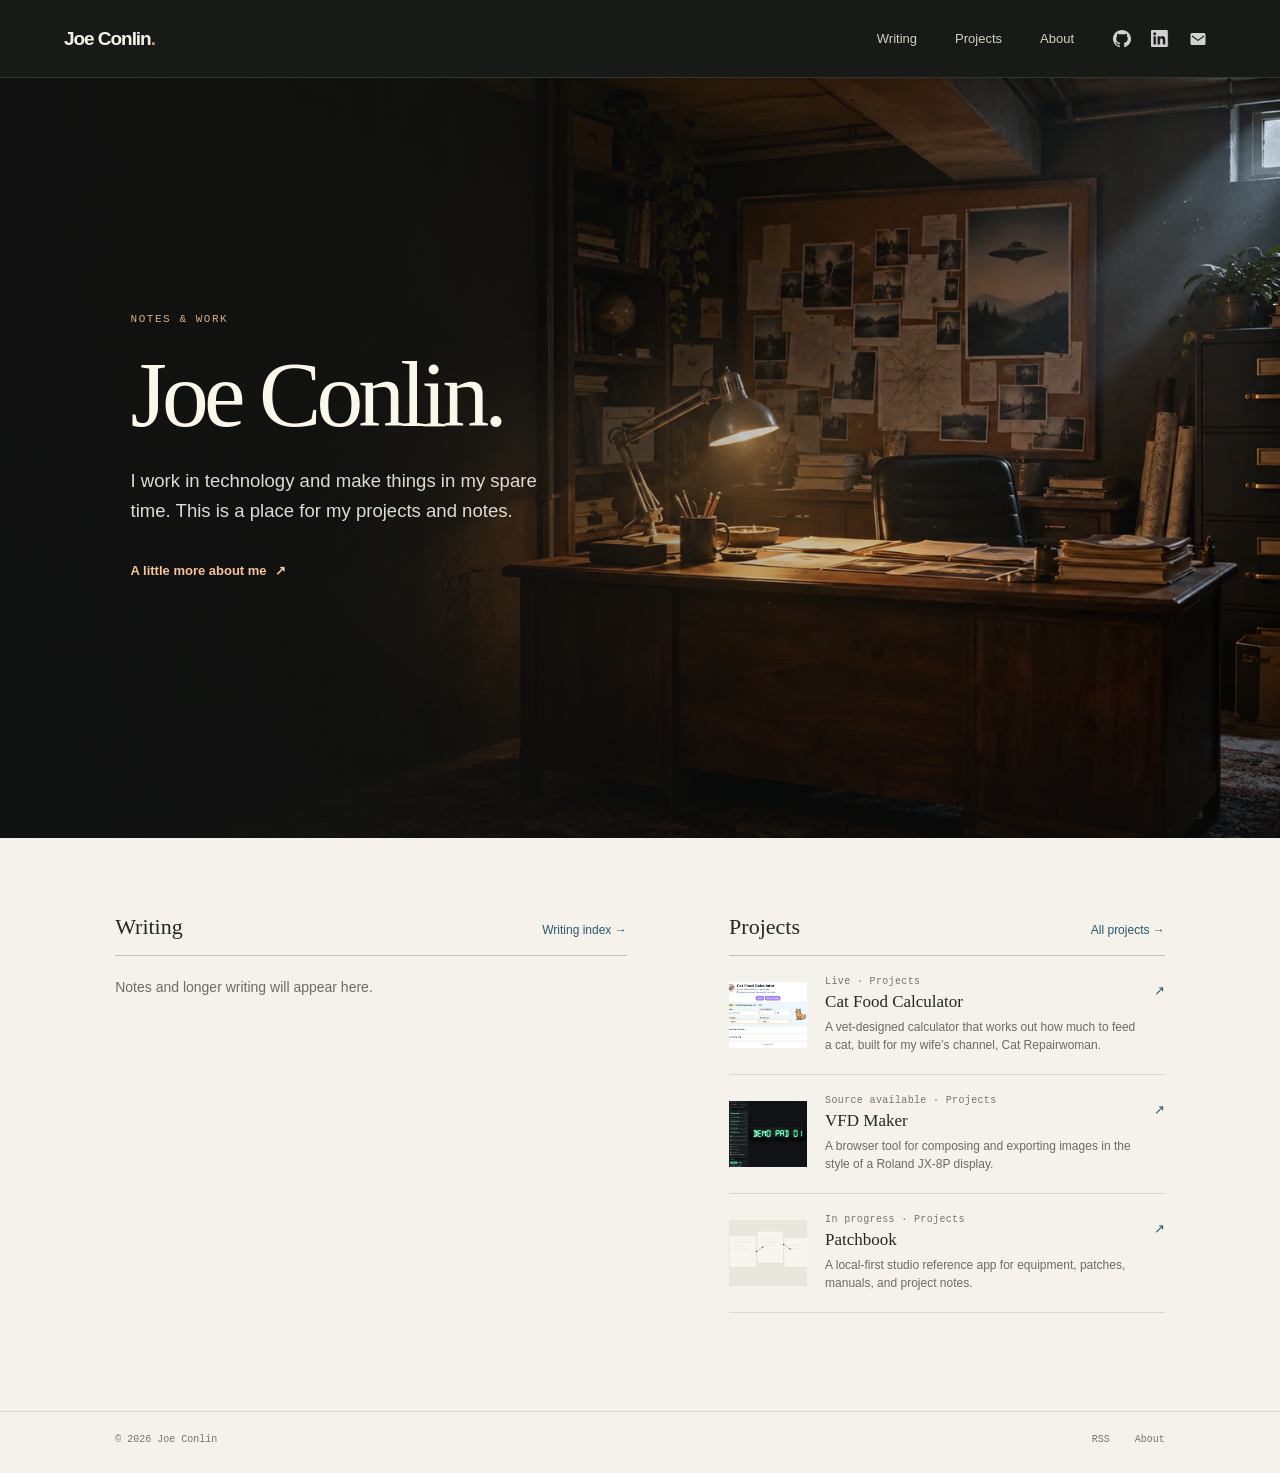
==== commit bcada9bc: "Publish production build from 70d7d0d" ====
--- a/index.html
+++ b/index.html
@@ -1,4 +1,4 @@
 <!doctype html><html lang=en><head><meta charset=utf-8><meta name=viewport content="width=device-width,initial-scale=1"><meta name=description content="Writing, projects, and notes by Joe Conlin."><link rel=canonical href=https://joeconlin.org/><link rel=icon href=/favicon.svg type=image/svg+xml><link rel=alternate type=application/rss+xml title="Joe Conlin — notes & work" href=/index.xml><link rel=stylesheet href="/css/site.css?v=project-links"><title>Joe Conlin — notes & work</title><meta property="og:type" content="website"><meta property="og:site_name" content="Joe Conlin"><meta property="og:title" content="Joe Conlin"><meta property="og:description" content="Writing, projects, and notes by Joe Conlin."><meta property="og:url" content="https://joeconlin.org/"><meta property="og:image" content="https://joeconlin.org/office-preview-original_hu_b73acf3368f8c373.jpg"><meta property="og:image:width" content="1200"><meta property="og:image:height" content="630"><meta property="og:image:alt" content="A warmly lit, illustrated home office with a desk, bookshelves, and a corkboard."><meta name=twitter:card content="summary_large_image"><script type=application/ld+json>{"@context":"https://schema.org","@type":"Person","email":"hello@joeconlin.org","name":"Joe Conlin","sameAs":["https://github.com/joeconlin","https://www.linkedin.com/in/jtconlin/"],"url":"https://joeconlin.org/"}</script><script async src="https://www.googletagmanager.com/gtag/js?id=G-WJGXQ3BWRX"></script><script>window.dataLayer=window.dataLayer||[];function gtag(){dataLayer.push(arguments)}gtag("js",new Date),gtag("config","G-WJGXQ3BWRX")</script><meta name=theme-color content="#181a18"><link rel=stylesheet href="/office-preview/css/office-preview.css?v=project-links"><meta name=generator content="Hugo 0.168.0"></head><body class=office-page><a class=skip-link href=#office-content>Skip to content</a><header class=office-header><a class=office-mark href=/ aria-label="Joe Conlin home">Joe Conlin<span>.</span></a><div class=office-header-actions><nav aria-label="Main navigation"><a href=/writing/>Writing</a><a href=/projects/>Projects</a><a href=/about/>About</a></nav><div class=office-social-links role=group aria-label="Profiles and contact"><a class=office-social-link href=https://github.com/joeconlin rel=me aria-label=GitHub><img src=/images/github.svg width=18 height=18 alt></a><a class=office-social-link href=https://www.linkedin.com/in/jtconlin/ rel=me aria-label=LinkedIn><img src=/images/linkedin-in-bug-black.png width=18 height=18 alt></a><a class=office-social-link href=mailto:hello@joeconlin.org aria-label=Email><img src=/images/email.svg width=18 height=18 alt></a></div></div></header><main id=office-content><section class=office-hero aria-labelledby=office-title><img class=office-image src=/office-preview/images/office-preview.webp width=1672 height=941 alt="A warmly lit, illustrated home office with a desk, bookshelves, and a corkboard." fetchpriority=high decoding=async><div class=office-shade aria-hidden=true></div><div class="office-light office-light--daylight" aria-hidden=true></div><div class="office-light office-light--lamp" aria-hidden=true></div><div class=office-dust aria-hidden=true><span class=dust-cool></span><span class=dust-cool></span><span class=dust-cool></span><span class=dust-cool></span><span class=dust-warm></span><span class=dust-warm></span><span class=dust-warm></span><span class=dust-warm></span><span class=dust-warm></span><span class=dust-cool></span><span class=dust-warm></span><span class=dust-warm></span></div><div class=office-copy><p class=office-eyebrow>Notes & work</p><h1 id=office-title>Joe Conlin.</h1><p class=office-deck>I work in technology and make things in my spare time. This is a place for my projects and notes.</p><a class=office-about href=/about/>A little more about me <span aria-hidden=true>↗</span></a></div></section><section class=office-reading aria-label="Selected writing and projects"><div class=office-column><div class=office-section-heading><h2>Writing</h2><a href=/writing/>Writing index <span aria-hidden=true>→</span></a></div><p class=office-empty>Notes and longer writing will appear here.</p></div><div class=office-column><div class=office-section-heading><h2>Projects</h2><a href=/projects/>All projects <span aria-hidden=true>→</span></a></div><article class=list-row><a href=/projects/cat-food-calculator/ class=row-link><img class=row-image src=/images/cat-food-calculator.jpg alt="The Cat Food Calculator's first step, asking for a cat's name, current weight, life stage, and activity level, next to a cartoon cat." loading=lazy width=176 height=124>
-<span class=row-content><span class=row-date>Live · Projects</span><span class=row-title>Cat Food Calculator</span><span class=row-summary>A feeding calculator for cats, used by a cat-only vet during exam visits and by owners at home.</span></span><span class=row-arrow aria-hidden=true>↗</span></a></article><article class=list-row><a href=/projects/vfd-maker/ class=row-link><img class=row-image src=/images/vfd-maker-demo.jpg alt="VFD Maker open with a fictional “DEMO PAD 01” line displayed in green segmented lettering." loading=lazy width=176 height=124>
+<span class=row-content><span class=row-date>Live · Projects</span><span class=row-title>Cat Food Calculator</span><span class=row-summary>A vet-designed calculator that works out how much to feed a cat, built for my wife&rsquo;s channel, Cat Repairwoman.</span></span><span class=row-arrow aria-hidden=true>↗</span></a></article><article class=list-row><a href=/projects/vfd-maker/ class=row-link><img class=row-image src=/images/vfd-maker-demo.jpg alt="VFD Maker open with a fictional “DEMO PAD 01” line displayed in green segmented lettering." loading=lazy width=176 height=124>
 <span class=row-content><span class=row-date>Source available · Projects</span><span class=row-title>VFD Maker</span><span class=row-summary>A browser tool for composing and exporting images in the style of a Roland JX-8P display.</span></span><span class=row-arrow aria-hidden=true>↗</span></a></article><article class=list-row><a href=/projects/patchbook/ class=row-link><img class=row-image src=/images/patchbook-study.svg alt="Abstract original illustration of linked reference notes." loading=lazy width=176 height=124>
 <span class=row-content><span class=row-date>In progress · Projects</span><span class=row-title>Patchbook</span><span class=row-summary>A local-first studio reference app for equipment, patches, manuals, and project notes.</span></span><span class=row-arrow aria-hidden=true>↗</span></a></article></div></section></main><footer class=office-footer><span>© 2026 Joe Conlin</span><a href=/index.xml>RSS</a><a href=/about/>About</a></footer><script src="/office-preview/js/office-preview.js?v=motion-1024" defer></script></body></html>
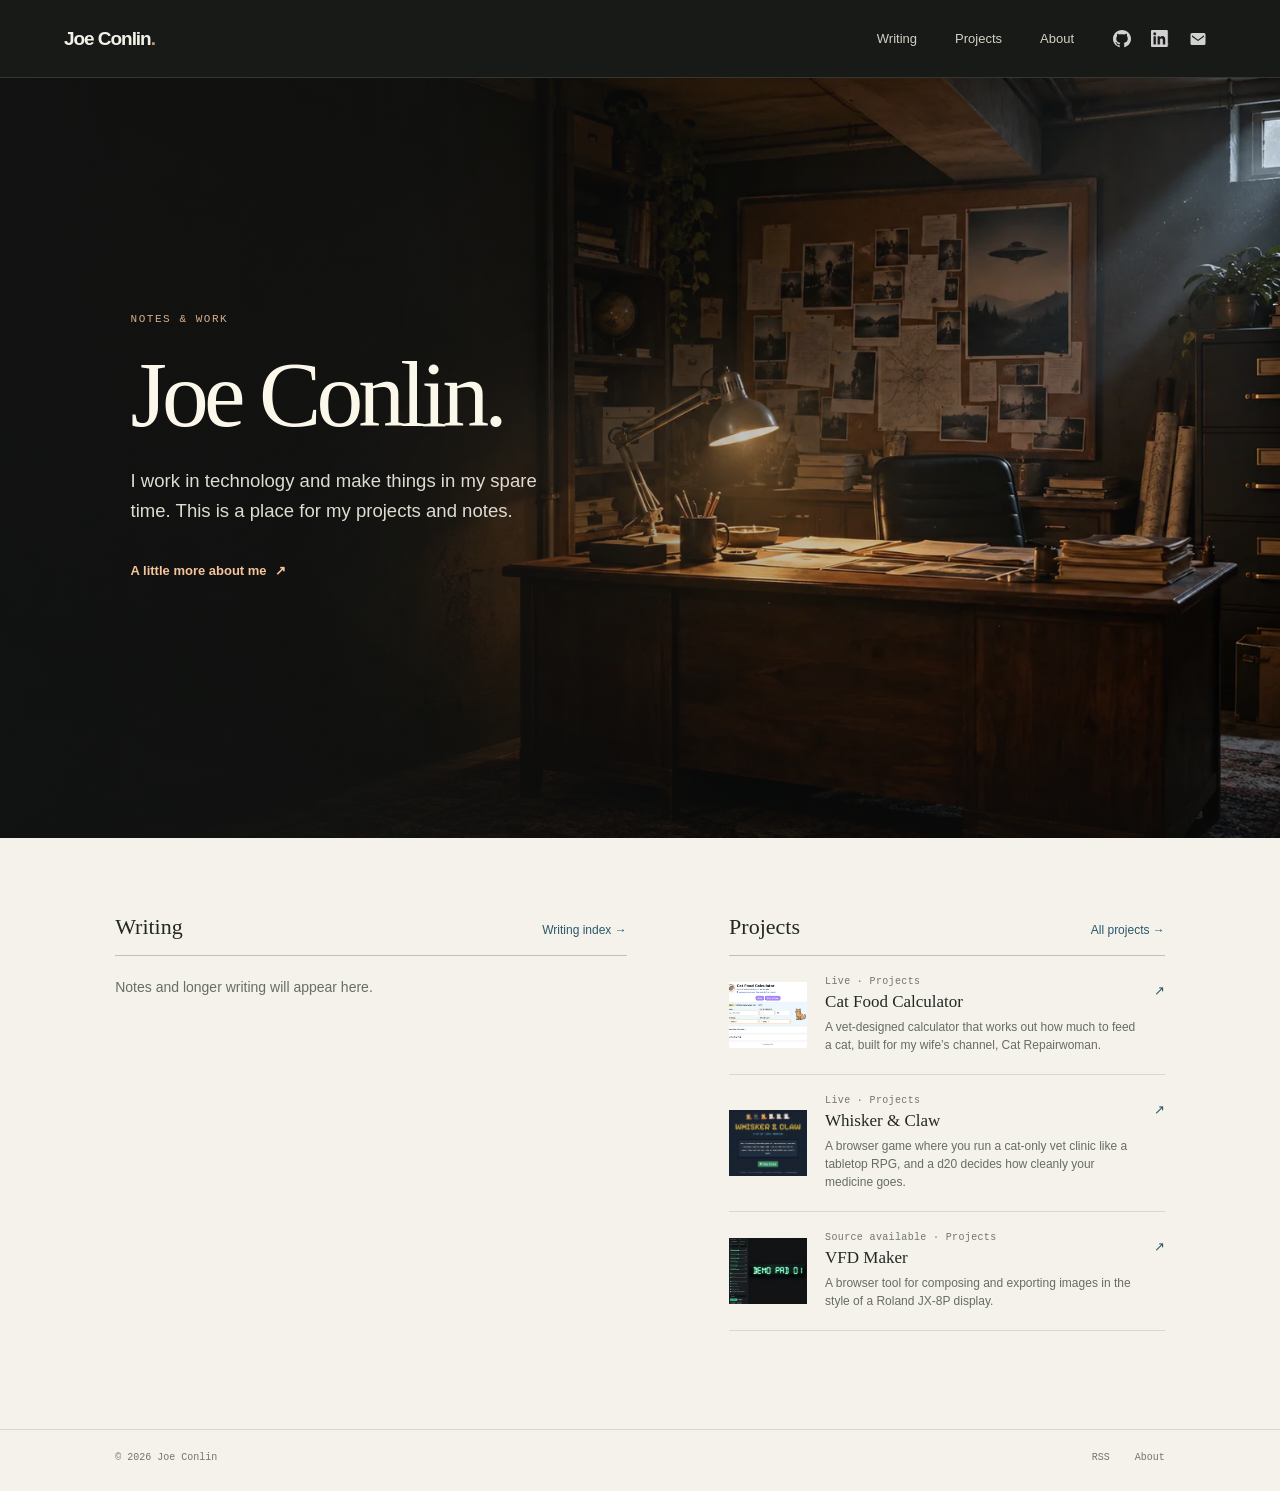
==== commit 111aa1f2: "Publish production build from 49b7620" ====
--- a/index.html
+++ b/index.html
@@ -1,4 +1,4 @@
 <!doctype html><html lang=en><head><meta charset=utf-8><meta name=viewport content="width=device-width,initial-scale=1"><meta name=description content="Writing, projects, and notes by Joe Conlin."><link rel=canonical href=https://joeconlin.org/><link rel=icon href=/favicon.svg type=image/svg+xml><link rel=alternate type=application/rss+xml title="Joe Conlin — notes & work" href=/index.xml><link rel=stylesheet href="/css/site.css?v=project-links"><title>Joe Conlin — notes & work</title><meta property="og:type" content="website"><meta property="og:site_name" content="Joe Conlin"><meta property="og:title" content="Joe Conlin"><meta property="og:description" content="Writing, projects, and notes by Joe Conlin."><meta property="og:url" content="https://joeconlin.org/"><meta property="og:image" content="https://joeconlin.org/office-preview-original_hu_b73acf3368f8c373.jpg"><meta property="og:image:width" content="1200"><meta property="og:image:height" content="630"><meta property="og:image:alt" content="A warmly lit, illustrated home office with a desk, bookshelves, and a corkboard."><meta name=twitter:card content="summary_large_image"><script type=application/ld+json>{"@context":"https://schema.org","@type":"Person","email":"hello@joeconlin.org","name":"Joe Conlin","sameAs":["https://github.com/joeconlin","https://www.linkedin.com/in/jtconlin/"],"url":"https://joeconlin.org/"}</script><script async src="https://www.googletagmanager.com/gtag/js?id=G-WJGXQ3BWRX"></script><script>window.dataLayer=window.dataLayer||[];function gtag(){dataLayer.push(arguments)}gtag("js",new Date),gtag("config","G-WJGXQ3BWRX")</script><meta name=theme-color content="#181a18"><link rel=stylesheet href="/office-preview/css/office-preview.css?v=project-links"><meta name=generator content="Hugo 0.168.0"></head><body class=office-page><a class=skip-link href=#office-content>Skip to content</a><header class=office-header><a class=office-mark href=/ aria-label="Joe Conlin home">Joe Conlin<span>.</span></a><div class=office-header-actions><nav aria-label="Main navigation"><a href=/writing/>Writing</a><a href=/projects/>Projects</a><a href=/about/>About</a></nav><div class=office-social-links role=group aria-label="Profiles and contact"><a class=office-social-link href=https://github.com/joeconlin rel=me aria-label=GitHub><img src=/images/github.svg width=18 height=18 alt></a><a class=office-social-link href=https://www.linkedin.com/in/jtconlin/ rel=me aria-label=LinkedIn><img src=/images/linkedin-in-bug-black.png width=18 height=18 alt></a><a class=office-social-link href=mailto:hello@joeconlin.org aria-label=Email><img src=/images/email.svg width=18 height=18 alt></a></div></div></header><main id=office-content><section class=office-hero aria-labelledby=office-title><img class=office-image src=/office-preview/images/office-preview.webp width=1672 height=941 alt="A warmly lit, illustrated home office with a desk, bookshelves, and a corkboard." fetchpriority=high decoding=async><div class=office-shade aria-hidden=true></div><div class="office-light office-light--daylight" aria-hidden=true></div><div class="office-light office-light--lamp" aria-hidden=true></div><div class=office-dust aria-hidden=true><span class=dust-cool></span><span class=dust-cool></span><span class=dust-cool></span><span class=dust-cool></span><span class=dust-warm></span><span class=dust-warm></span><span class=dust-warm></span><span class=dust-warm></span><span class=dust-warm></span><span class=dust-cool></span><span class=dust-warm></span><span class=dust-warm></span></div><div class=office-copy><p class=office-eyebrow>Notes & work</p><h1 id=office-title>Joe Conlin.</h1><p class=office-deck>I work in technology and make things in my spare time. This is a place for my projects and notes.</p><a class=office-about href=/about/>A little more about me <span aria-hidden=true>↗</span></a></div></section><section class=office-reading aria-label="Selected writing and projects"><div class=office-column><div class=office-section-heading><h2>Writing</h2><a href=/writing/>Writing index <span aria-hidden=true>→</span></a></div><p class=office-empty>Notes and longer writing will appear here.</p></div><div class=office-column><div class=office-section-heading><h2>Projects</h2><a href=/projects/>All projects <span aria-hidden=true>→</span></a></div><article class=list-row><a href=/projects/cat-food-calculator/ class=row-link><img class=row-image src=/images/cat-food-calculator.jpg alt="The Cat Food Calculator's first step, asking for a cat's name, current weight, life stage, and activity level, next to a cartoon cat." loading=lazy width=176 height=124>
-<span class=row-content><span class=row-date>Live · Projects</span><span class=row-title>Cat Food Calculator</span><span class=row-summary>A vet-designed calculator that works out how much to feed a cat, built for my wife&rsquo;s channel, Cat Repairwoman.</span></span><span class=row-arrow aria-hidden=true>↗</span></a></article><article class=list-row><a href=/projects/vfd-maker/ class=row-link><img class=row-image src=/images/vfd-maker-demo.jpg alt="VFD Maker open with a fictional “DEMO PAD 01” line displayed in green segmented lettering." loading=lazy width=176 height=124>
-<span class=row-content><span class=row-date>Source available · Projects</span><span class=row-title>VFD Maker</span><span class=row-summary>A browser tool for composing and exporting images in the style of a Roland JX-8P display.</span></span><span class=row-arrow aria-hidden=true>↗</span></a></article><article class=list-row><a href=/projects/patchbook/ class=row-link><img class=row-image src=/images/patchbook-study.svg alt="Abstract original illustration of linked reference notes." loading=lazy width=176 height=124>
-<span class=row-content><span class=row-date>In progress · Projects</span><span class=row-title>Patchbook</span><span class=row-summary>A local-first studio reference app for equipment, patches, manuals, and project notes.</span></span><span class=row-arrow aria-hidden=true>↗</span></a></article></div></section></main><footer class=office-footer><span>© 2026 Joe Conlin</span><a href=/index.xml>RSS</a><a href=/about/>About</a></footer><script src="/office-preview/js/office-preview.js?v=motion-1024" defer></script></body></html>+<span class=row-content><span class=row-date>Live · Projects</span><span class=row-title>Cat Food Calculator</span><span class=row-summary>A vet-designed calculator that works out how much to feed a cat, built for my wife&rsquo;s channel, Cat Repairwoman.</span></span><span class=row-arrow aria-hidden=true>↗</span></a></article><article class=list-row><a href=/projects/whisker-and-claw/ class=row-link><img class=row-image src=/images/whisker-and-claw.jpg alt="The Whisker & Claw title screen, with six pixel-art cats above the yellow title and a green New Game button." loading=lazy width=176 height=124>
+<span class=row-content><span class=row-date>Live · Projects</span><span class=row-title>Whisker & Claw</span><span class=row-summary>A browser game where you run a cat-only vet clinic like a tabletop RPG, and a d20 decides how cleanly your medicine goes.</span></span><span class=row-arrow aria-hidden=true>↗</span></a></article><article class=list-row><a href=/projects/vfd-maker/ class=row-link><img class=row-image src=/images/vfd-maker-demo.jpg alt="VFD Maker open with a fictional “DEMO PAD 01” line displayed in green segmented lettering." loading=lazy width=176 height=124>
+<span class=row-content><span class=row-date>Source available · Projects</span><span class=row-title>VFD Maker</span><span class=row-summary>A browser tool for composing and exporting images in the style of a Roland JX-8P display.</span></span><span class=row-arrow aria-hidden=true>↗</span></a></article></div></section></main><footer class=office-footer><span>© 2026 Joe Conlin</span><a href=/index.xml>RSS</a><a href=/about/>About</a></footer><script src="/office-preview/js/office-preview.js?v=motion-1024" defer></script></body></html>
